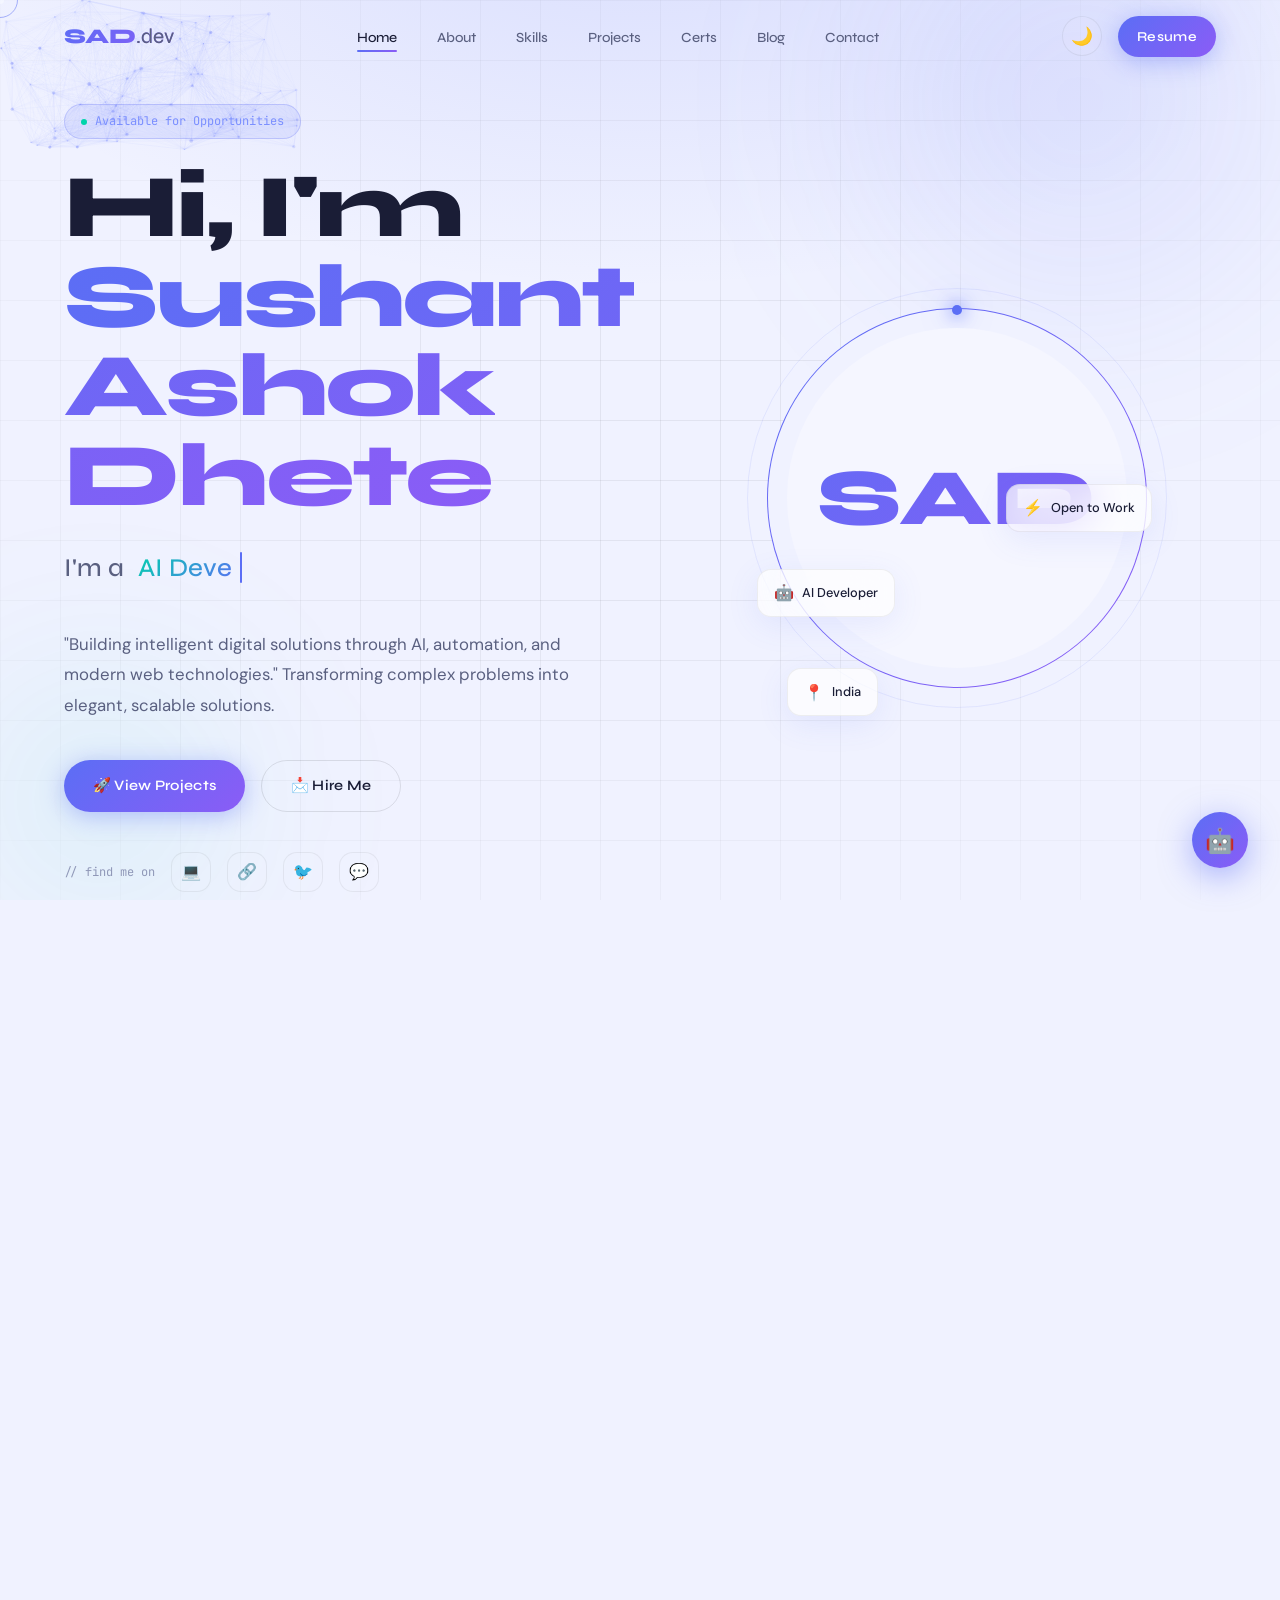
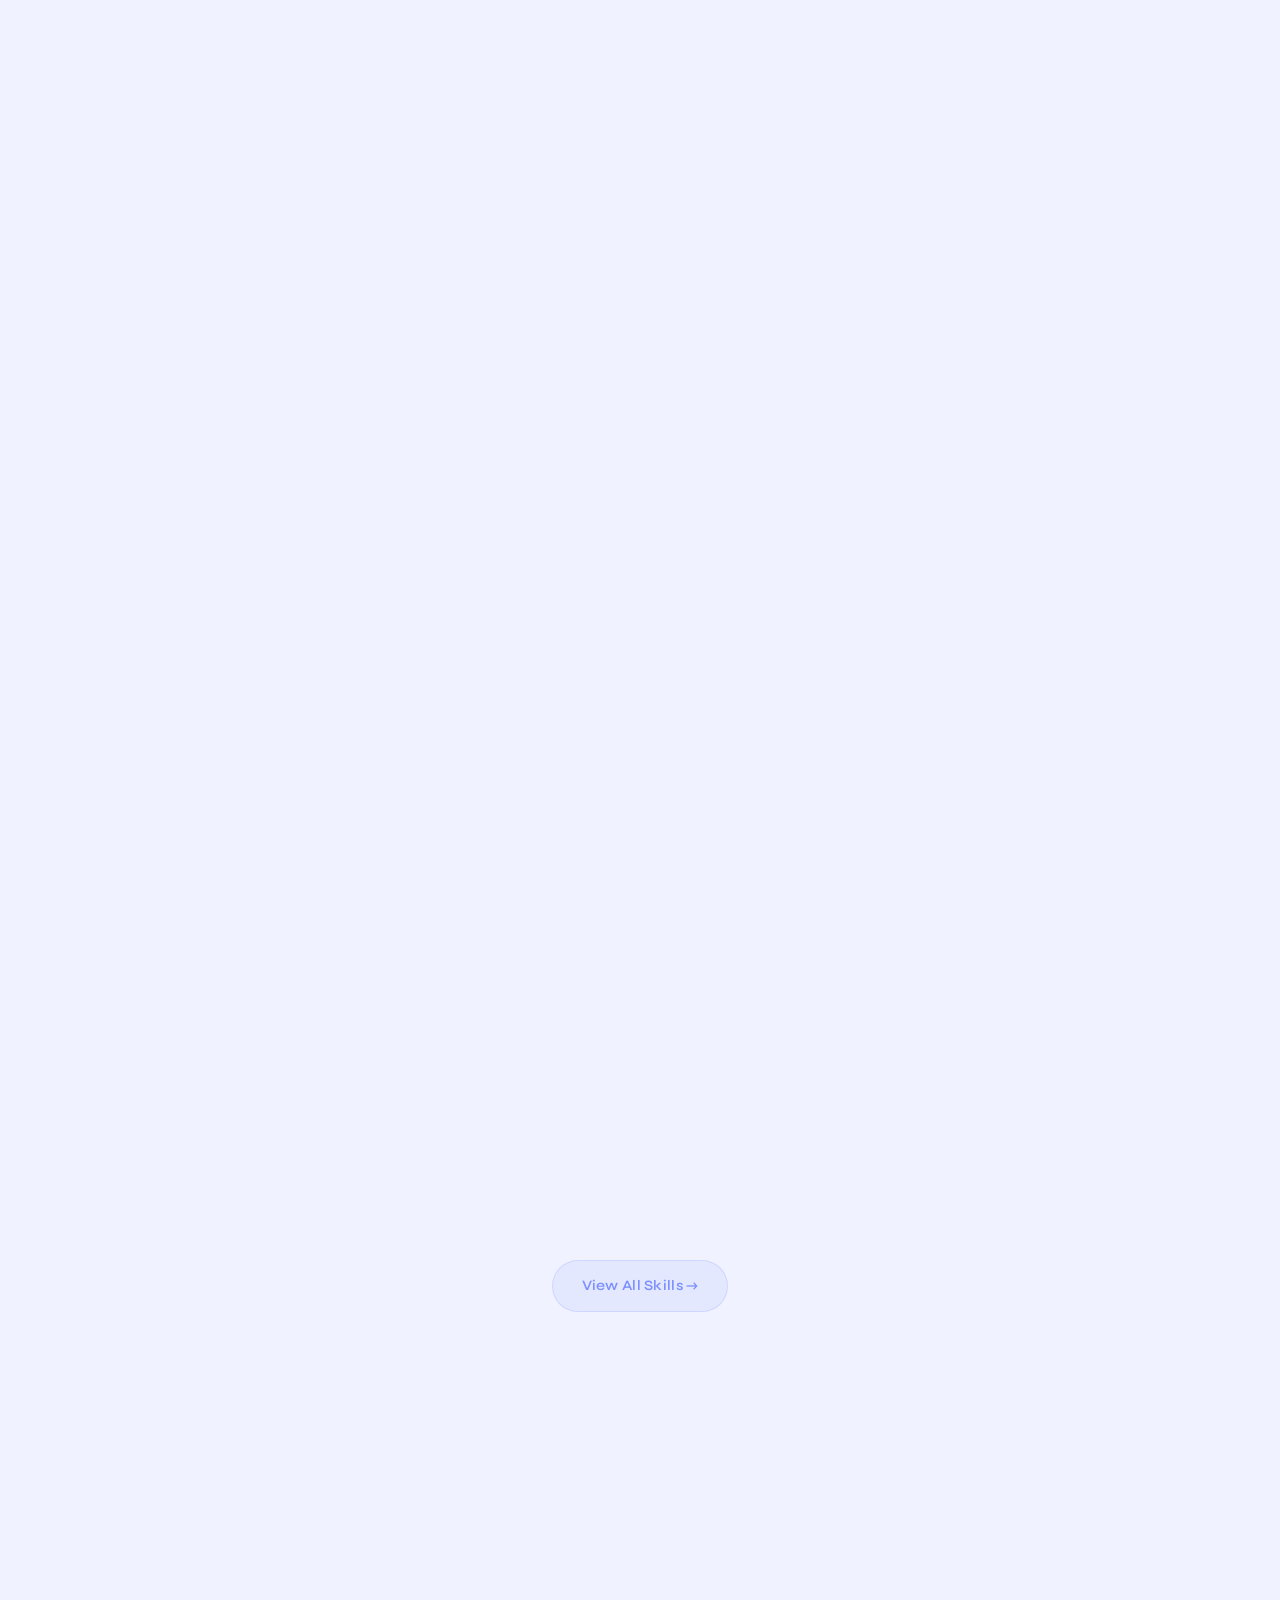
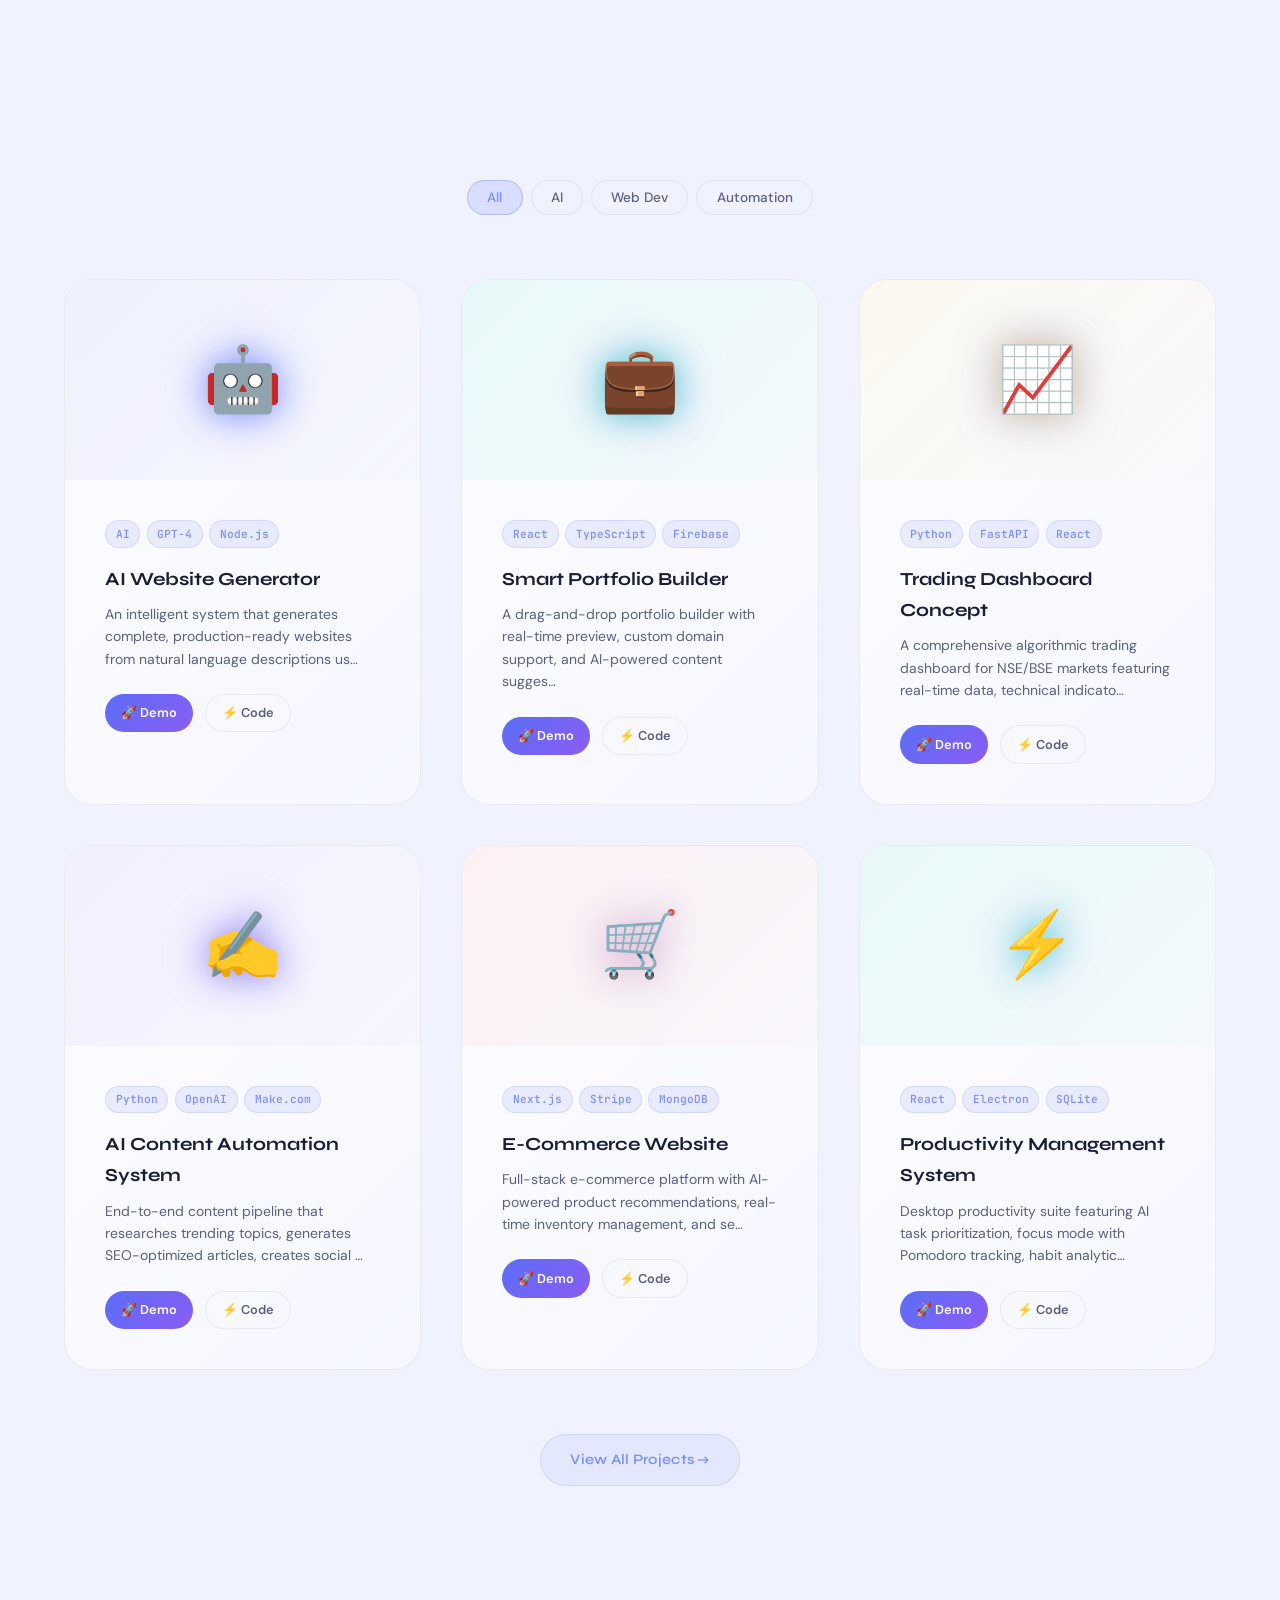
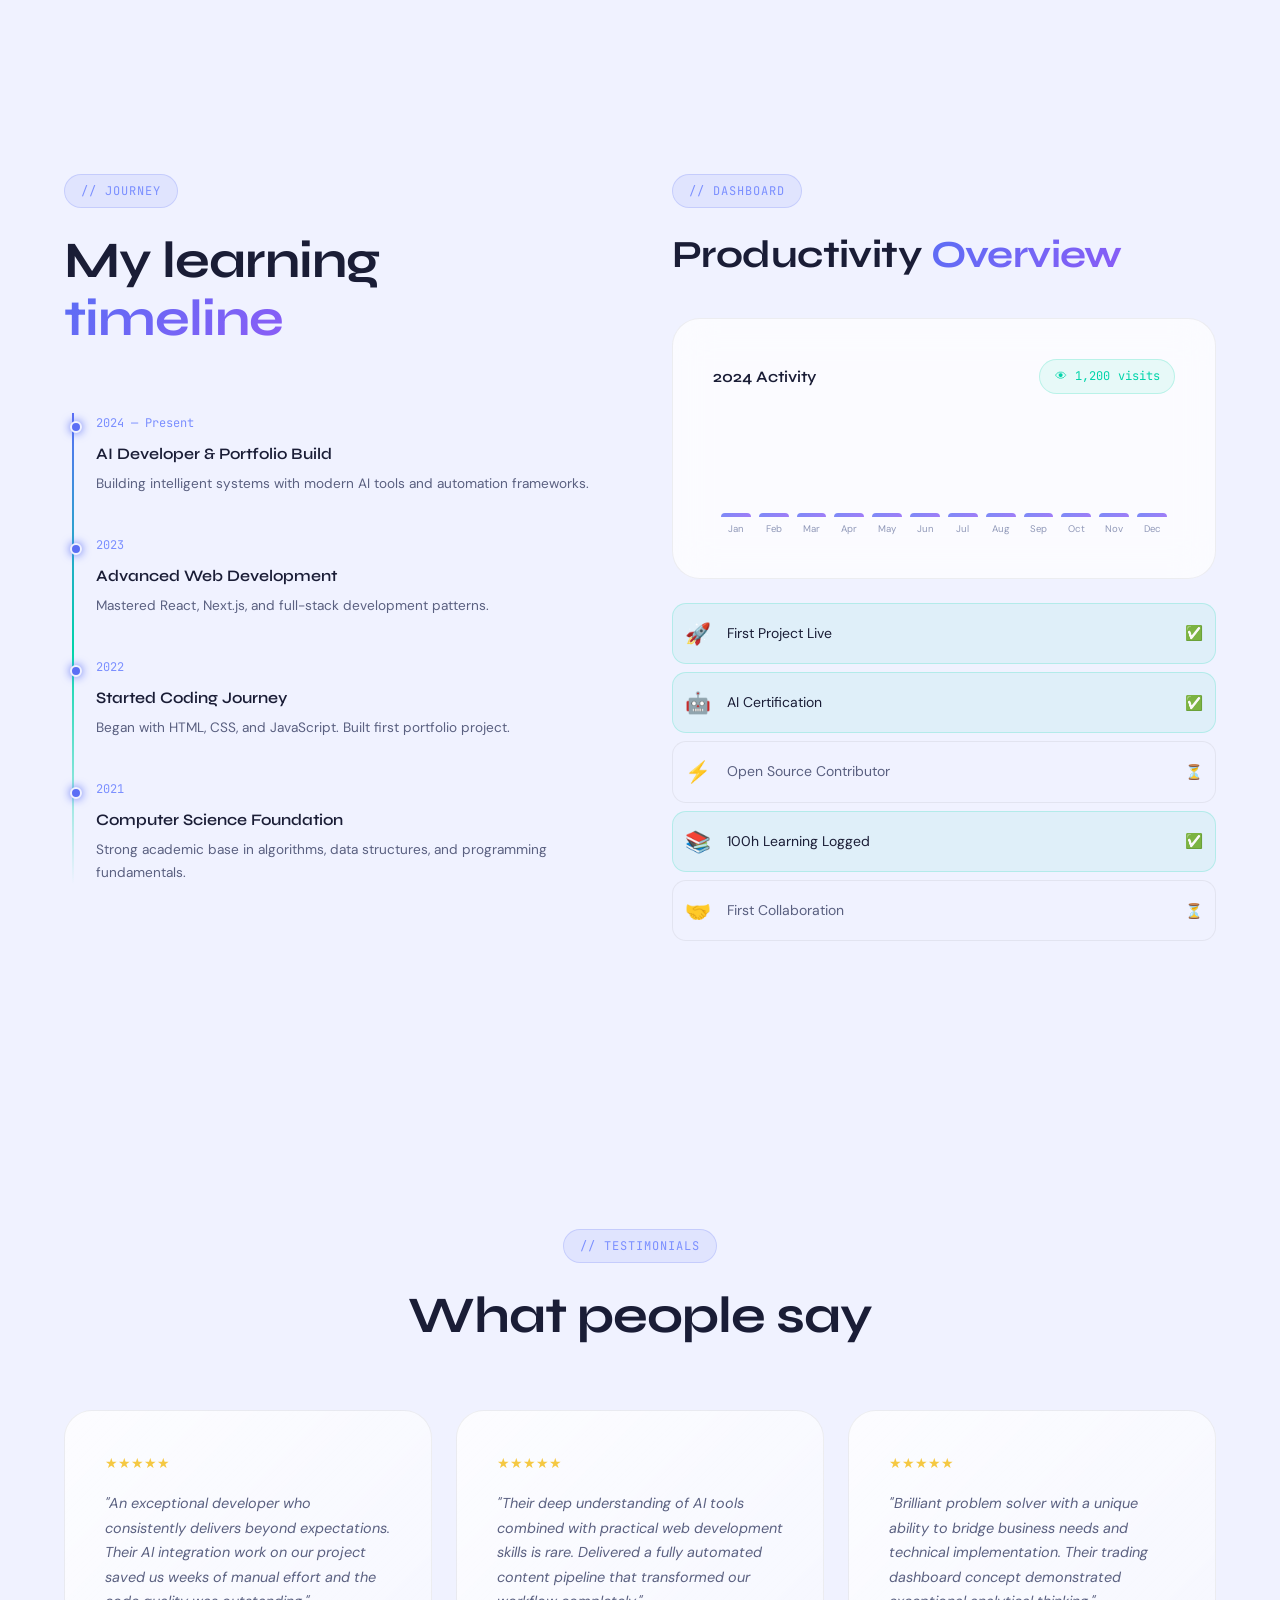
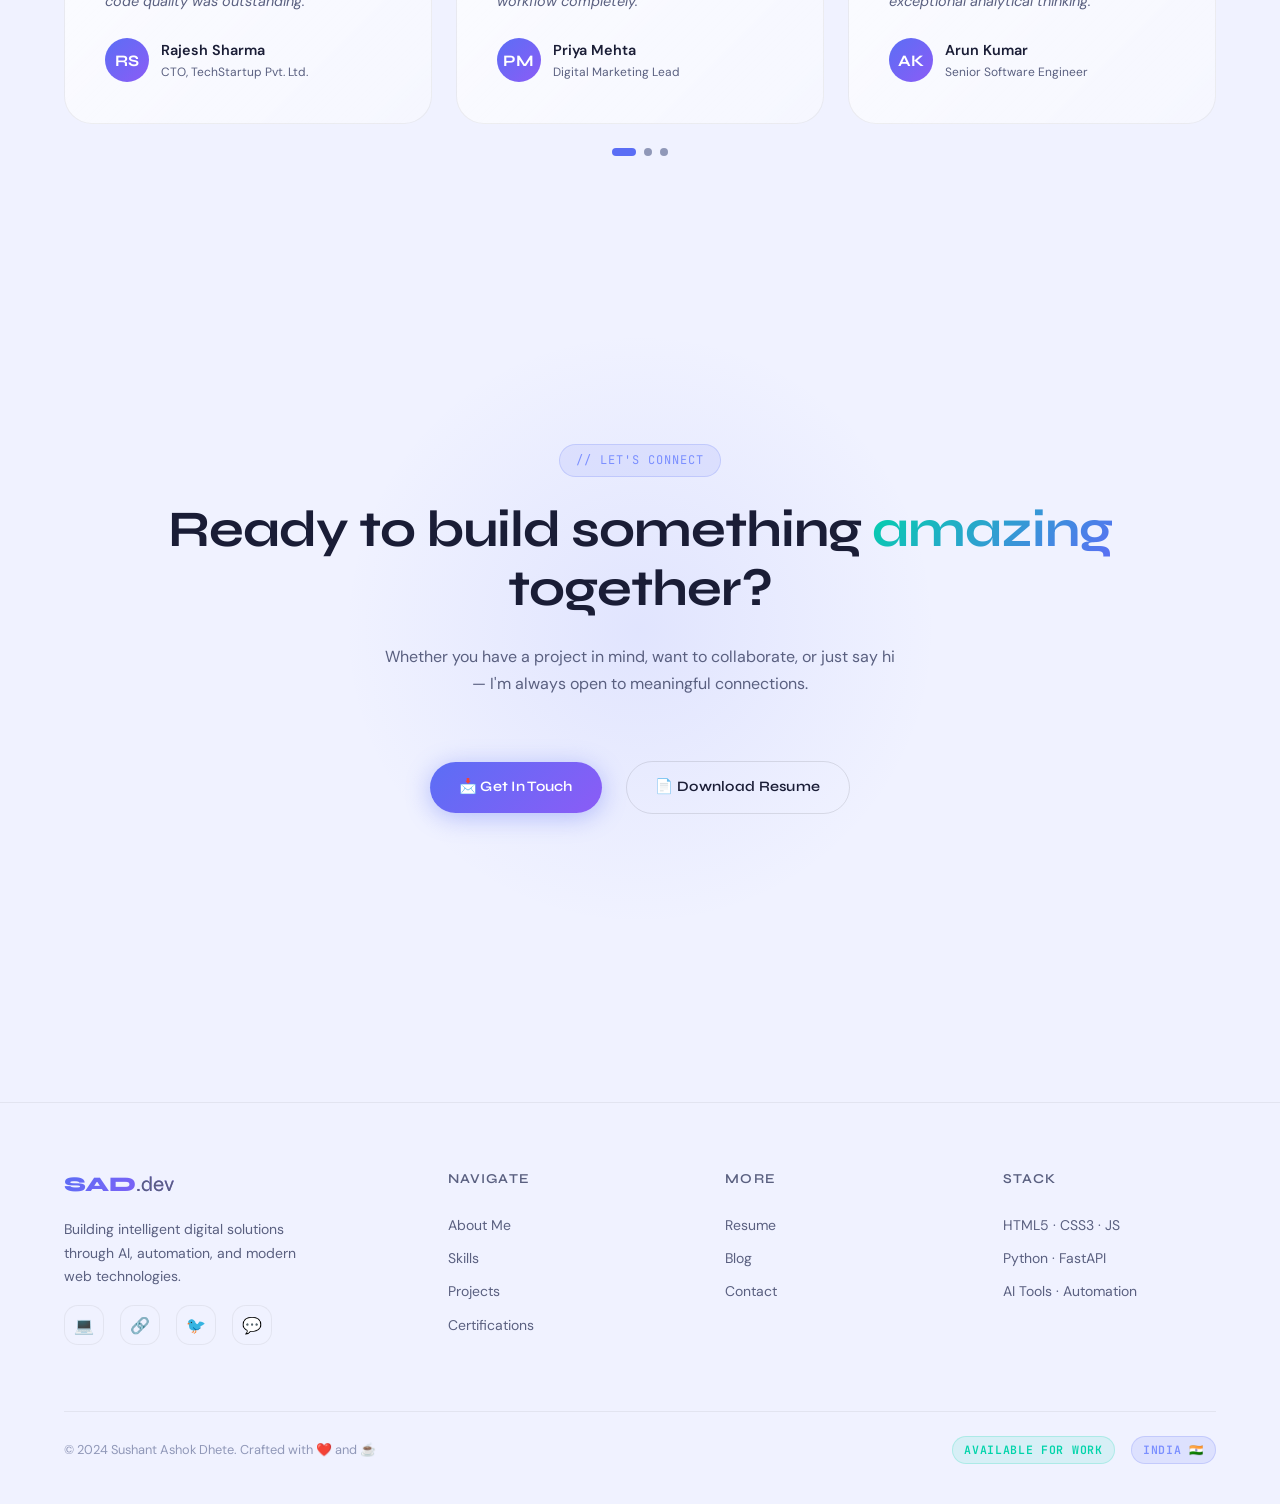
==== index.html @ cfc04a3d "🚀 Launch: Sushant Ashok Dhete Portfolio Website" ====
<!DOCTYPE html>
<html lang="en" data-theme="dark">
<head>
  <meta charset="UTF-8" />
  <meta name="viewport" content="width=device-width, initial-scale=1.0" />
  <meta name="description" content="Professional portfolio of Sushant Ashok Dhete — AI Developer, Web Developer & Automation Enthusiast building intelligent digital solutions." />
  <meta name="keywords" content="AI Developer, Web Developer, Portfolio, JavaScript, Python, Automation, NSE Trading" />
  <meta name="author" content="Sushant Ashok Dhete" />
  <meta property="og:title" content="Sushant Ashok Dhete — AI Developer Portfolio" />
  <meta property="og:description" content="Building intelligent digital solutions through AI, automation, and modern web technologies." />
  <meta property="og:type" content="website" />
  <meta property="og:url" content="https://sushantdhete.github.io" />
  <title>Sushant Ashok Dhete — AI Developer | Web Developer | Automation</title>

  <!-- Schema Markup -->
  <script type="application/ld+json">
  {
    "@context": "https://schema.org",
    "@type": "Person",
    "name": "Sushant Ashok Dhete",
    "jobTitle": "AI Developer",
    "description": "Building intelligent digital solutions through AI, automation, and modern web technologies.",
    "url": "https://sushantdhete.github.io",
    "sameAs": [
      "https://github.com/sushantdhete",
      "https://linkedin.com/in/sushantdhete"
    ]
  }
  </script>

  <link rel="stylesheet" href="css/style.css" />
  <link rel="stylesheet" href="css/animations.css" />
  <link rel="stylesheet" href="css/responsive.css" />
</head>
<body>

<!-- ── Loading Screen ── -->
<div id="loader" class="loader" aria-hidden="true" role="status">
  <div class="loader-logo">SAD.</div>
  <div class="loader-bar"><div class="loader-fill"></div></div>
  <span class="loader-text">Initializing systems…</span>
</div>

<!-- ── Navigation ── -->
<nav id="nav" class="nav" aria-label="Main navigation">
  <div class="container nav-inner">
    <a href="index.html" class="nav-logo" aria-label="Home">SAD<span>.dev</span></a>
    <ul class="nav-links" role="list">
      <li><a href="index.html"           class="nav-link active">Home</a></li>
      <li><a href="about.html"           class="nav-link">About</a></li>
      <li><a href="skills.html"          class="nav-link">Skills</a></li>
      <li><a href="projects.html"        class="nav-link">Projects</a></li>
      <li><a href="certifications.html"  class="nav-link">Certs</a></li>
      <li><a href="blog.html"            class="nav-link">Blog</a></li>
      <li><a href="contact.html"         class="nav-link">Contact</a></li>
    </ul>
    <div class="nav-actions">
      <button id="theme-toggle" class="theme-toggle" aria-label="Toggle theme">☀️</button>
      <a href="resume.html" class="btn btn-primary" style="padding:0.55rem 1.2rem;font-size:0.85rem">Resume</a>
      <button id="hamburger" class="hamburger" aria-label="Open menu" aria-expanded="false">
        <span></span><span></span><span></span>
      </button>
    </div>
  </div>
</nav>

<!-- ── Mobile Nav ── -->
<nav id="mobile-nav" class="mobile-nav" aria-label="Mobile navigation">
  <a href="index.html"          class="nav-link">Home</a>
  <a href="about.html"          class="nav-link">About</a>
  <a href="skills.html"         class="nav-link">Skills</a>
  <a href="projects.html"       class="nav-link">Projects</a>
  <a href="certifications.html" class="nav-link">Certs</a>
  <a href="blog.html"           class="nav-link">Blog</a>
  <a href="contact.html"        class="nav-link">Contact</a>
  <a href="resume.html"         class="btn btn-primary">Resume</a>
</nav>


<!-- ════════════════════════════════════════
     HERO
════════════════════════════════════════ -->
<main>
<section class="hero" aria-labelledby="hero-title">
  <div class="hero-bg">
    <div class="hero-gradient"></div>
    <div class="hero-grid"></div>
    <canvas id="particles-canvas"></canvas>
    <div class="hero-orb hero-orb-1"></div>
    <div class="hero-orb hero-orb-2"></div>
  </div>

  <div class="container hero-inner">
    <!-- Left Content -->
    <div>
      <div class="hero-badge hero-enter-1">
        <span class="hero-badge-dot"></span>
        Available for Opportunities
      </div>

      <h1 class="text-hero hero-title hero-enter-2" id="hero-title">
        Hi, I'm<br>
        <span class="grad-text">Sushant Ashok Dhete</span>
      </h1>

      <div class="hero-typing-wrap hero-enter-3">
        <span class="hero-typing-static">I'm a&nbsp;</span>
        <span id="typing-text" class="grad-text-accent">AI Developer</span>
        <span class="typing-cursor"></span>
      </div>

      <p class="hero-desc hero-enter-4">
        "Building intelligent digital solutions through AI, automation, and modern web technologies."
        Transforming complex problems into elegant, scalable solutions.
      </p>

      <div class="hero-actions hero-enter-5">
        <a href="projects.html" class="btn btn-primary">🚀 View Projects</a>
        <a href="contact.html"  class="btn btn-outline">📩 Hire Me</a>
      </div>

      <div class="hero-socials hero-enter-5">
        <span class="hero-socials-label">// find me on</span>
        <a href="https://github.com/sushantdhete"    target="_blank" rel="noopener" class="social-link" aria-label="GitHub">💻</a>
        <a href="https://linkedin.com/in/sushant-ashok-dhete"   target="_blank" rel="noopener" class="social-link" aria-label="LinkedIn">🔗</a>
        <a href="https://twitter.com/sushantdhete"     target="_blank" rel="noopener" class="social-link" aria-label="Twitter">🐦</a>
        <a href="https://wa.me/919999999999"         target="_blank" rel="noopener" class="social-link" aria-label="WhatsApp">💬</a>
      </div>
    </div>

    <!-- Right Visual -->
    <div class="hero-visual hero-visual-enter">
      <div class="hero-avatar-wrap">
        <div class="hero-avatar-ring"></div>
        <div class="hero-avatar-ring-2"></div>
        <div class="hero-avatar-img">
          <!-- Replace src with your actual photo -->
          <div class="hero-avatar-placeholder">SAD</div>
        </div>
        <!-- Floating Badges -->
        <div class="hero-float-badge">
          <span class="badge-icon">🤖</span>
          <span>AI Developer</span>
        </div>
        <div class="hero-float-badge">
          <span class="badge-icon">⚡</span>
          <span>Open to Work</span>
        </div>
        <div class="hero-float-badge">
          <span class="badge-icon">📍</span>
          <span>India</span>
        </div>
      </div>
    </div>
  </div>
</section>


<!-- ════════════════════════════════════════
     STATS
════════════════════════════════════════ -->
<section class="section" aria-label="Statistics" style="padding-top:2rem">
  <div class="container">
    <div class="stats-grid stagger-children">
      <div class="stat-card reveal">
        <div class="stat-number" data-count="15" data-suffix="+">0+</div>
        <div class="stat-label">Projects Completed</div>
      </div>
      <div class="stat-card reveal reveal-delay-1">
        <div class="stat-number" data-count="8" data-suffix="+">0+</div>
        <div class="stat-label">Certifications</div>
      </div>
      <div class="stat-card reveal reveal-delay-2">
        <div class="stat-number" data-count="500" data-suffix="+">0+</div>
        <div class="stat-label">Learning Hours</div>
      </div>
      <div class="stat-card reveal reveal-delay-3">
        <div class="stat-number" data-count="20" data-suffix="+">0+</div>
        <div class="stat-label">Technologies Used</div>
      </div>
    </div>
  </div>
</section>


<!-- ════════════════════════════════════════
     ABOUT PREVIEW
════════════════════════════════════════ -->
<section class="section" aria-labelledby="about-heading">
  <div class="container">
    <div style="display:grid;grid-template-columns:1fr 1fr;gap:var(--space-xl);align-items:center">
      <div class="reveal">
        <div class="section-tag">// About Me</div>
        <h2 class="text-h1" id="about-heading" style="margin-bottom:var(--space-md)">
          Passionate about building the <span class="grad-text">future</span> with AI
        </h2>
        <p style="color:var(--clr-text-muted);margin-bottom:var(--space-md);line-height:1.8">
          I'm a developer and AI enthusiast with a deep focus on creating intelligent digital solutions.
          My journey started with curiosity about how machines learn, which led me to explore the intersection
          of AI, automation, and web development.
        </p>
        <p style="color:var(--clr-text-muted);margin-bottom:var(--space-lg);line-height:1.8">
          I believe technology should solve real problems. Every line of code I write is aimed at creating
          tools that are not only functional but genuinely useful and impactful.
        </p>
        <a href="about.html" class="btn btn-ghost">Learn More About Me →</a>
      </div>

      <div class="reveal reveal-delay-2">
        <div style="display:grid;grid-template-columns:1fr 1fr;gap:var(--space-md)">
          <div class="glass" style="padding:var(--space-lg);text-align:center;border-radius:var(--r-lg)">
            <div style="font-size:2.5rem;margin-bottom:0.5rem">🤖</div>
            <div style="font-family:var(--font-display);font-weight:600;margin-bottom:0.25rem">AI & ML</div>
            <div style="font-size:0.8rem;color:var(--clr-text-muted)">GPT-4, Claude, Gemini</div>
          </div>
          <div class="glass" style="padding:var(--space-lg);text-align:center;border-radius:var(--r-lg)">
            <div style="font-size:2.5rem;margin-bottom:0.5rem">⚡</div>
            <div style="font-family:var(--font-display);font-weight:600;margin-bottom:0.25rem">Automation</div>
            <div style="font-size:0.8rem;color:var(--clr-text-muted)">Workflows & APIs</div>
          </div>
          <div class="glass" style="padding:var(--space-lg);text-align:center;border-radius:var(--r-lg)">
            <div style="font-size:2.5rem;margin-bottom:0.5rem">🌐</div>
            <div style="font-family:var(--font-display);font-weight:600;margin-bottom:0.25rem">Web Dev</div>
            <div style="font-size:0.8rem;color:var(--clr-text-muted)">HTML · CSS · JS</div>
          </div>
          <div class="glass" style="padding:var(--space-lg);text-align:center;border-radius:var(--r-lg)">
            <div style="font-size:2.5rem;margin-bottom:0.5rem">📈</div>
            <div style="font-family:var(--font-display);font-weight:600;margin-bottom:0.25rem">Trading Tech</div>
            <div style="font-size:0.8rem;color:var(--clr-text-muted)">NSE · Algo Systems</div>
          </div>
        </div>
      </div>
    </div>
  </div>
</section>


<!-- ════════════════════════════════════════
     SKILLS OVERVIEW
════════════════════════════════════════ -->
<section class="section" style="background:rgba(255,255,255,0.015)" aria-labelledby="skills-heading">
  <div class="container">
    <div class="section-header reveal">
      <div class="section-tag">// Skills</div>
      <h2 class="text-h1" id="skills-heading">What I bring to the table</h2>
      <p style="color:var(--clr-text-muted);max-width:500px;margin:var(--space-sm) auto 0">
        A diverse skill set spanning AI tools, web development, automation, and problem solving.
      </p>
    </div>

    <div class="skills-grid">
      <!-- Frontend -->
      <div class="skill-category reveal">
        <div class="skill-cat-header">
          <div class="skill-cat-icon">🌐</div>
          <div class="skill-cat-name">Frontend</div>
        </div>
        <div class="skill-item">
          <div class="skill-meta"><span class="skill-name">HTML5</span><span class="skill-pct">92%</span></div>
          <div class="skill-bar"><div class="skill-fill" data-pct="92"></div></div>
        </div>
        <div class="skill-item">
          <div class="skill-meta"><span class="skill-name">CSS3 & Animations</span><span class="skill-pct">88%</span></div>
          <div class="skill-bar"><div class="skill-fill" data-pct="88"></div></div>
        </div>
        <div class="skill-item">
          <div class="skill-meta"><span class="skill-name">JavaScript</span><span class="skill-pct">82%</span></div>
          <div class="skill-bar"><div class="skill-fill" data-pct="82"></div></div>
        </div>
      </div>

      <!-- AI Tools -->
      <div class="skill-category reveal reveal-delay-1">
        <div class="skill-cat-header">
          <div class="skill-cat-icon">🤖</div>
          <div class="skill-cat-name">AI Tools</div>
        </div>
        <div class="skill-item">
          <div class="skill-meta"><span class="skill-name">Prompt Engineering</span><span class="skill-pct">90%</span></div>
          <div class="skill-bar"><div class="skill-fill" data-pct="90"></div></div>
        </div>
        <div class="skill-item">
          <div class="skill-meta"><span class="skill-name">ChatGPT / GPT-4</span><span class="skill-pct">88%</span></div>
          <div class="skill-bar"><div class="skill-fill" data-pct="88"></div></div>
        </div>
        <div class="skill-item">
          <div class="skill-meta"><span class="skill-name">Claude & Gemini</span><span class="skill-pct">85%</span></div>
          <div class="skill-bar"><div class="skill-fill" data-pct="85"></div></div>
        </div>
      </div>

      <!-- Automation -->
      <div class="skill-category reveal reveal-delay-2">
        <div class="skill-cat-header">
          <div class="skill-cat-icon">⚡</div>
          <div class="skill-cat-name">Automation</div>
        </div>
        <div class="skill-item">
          <div class="skill-meta"><span class="skill-name">Workflow Automation</span><span class="skill-pct">84%</span></div>
          <div class="skill-bar"><div class="skill-fill" data-pct="84"></div></div>
        </div>
        <div class="skill-item">
          <div class="skill-meta"><span class="skill-name">API Integration</span><span class="skill-pct">80%</span></div>
          <div class="skill-bar"><div class="skill-fill" data-pct="80"></div></div>
        </div>
        <div class="skill-item">
          <div class="skill-meta"><span class="skill-name">Python Scripting</span><span class="skill-pct">75%</span></div>
          <div class="skill-bar"><div class="skill-fill" data-pct="75"></div></div>
        </div>
      </div>

      <!-- Problem Solving -->
      <div class="skill-category reveal reveal-delay-3">
        <div class="skill-cat-header">
          <div class="skill-cat-icon">🧠</div>
          <div class="skill-cat-name">Soft Skills</div>
        </div>
        <div class="skill-item">
          <div class="skill-meta"><span class="skill-name">Problem Solving</span><span class="skill-pct">93%</span></div>
          <div class="skill-bar"><div class="skill-fill" data-pct="93"></div></div>
        </div>
        <div class="skill-item">
          <div class="skill-meta"><span class="skill-name">Communication</span><span class="skill-pct">87%</span></div>
          <div class="skill-bar"><div class="skill-fill" data-pct="87"></div></div>
        </div>
        <div class="skill-item">
          <div class="skill-meta"><span class="skill-name">Leadership</span><span class="skill-pct">80%</span></div>
          <div class="skill-bar"><div class="skill-fill" data-pct="80"></div></div>
        </div>
      </div>
    </div>

    <div class="text-center" style="margin-top:var(--space-xl)">
      <a href="skills.html" class="btn btn-ghost">View All Skills →</a>
    </div>
  </div>
</section>


<!-- ════════════════════════════════════════
     FEATURED PROJECTS
════════════════════════════════════════ -->
<section class="section" aria-labelledby="projects-heading">
  <div class="container">
    <div class="section-header reveal">
      <div class="section-tag">// Featured Work</div>
      <h2 class="text-h1" id="projects-heading">Projects that make an impact</h2>
    </div>

    <div class="projects-filter">
      <button class="filter-btn active" data-filter="all">All</button>
      <button class="filter-btn" data-filter="ai">AI</button>
      <button class="filter-btn" data-filter="web">Web Dev</button>
      <button class="filter-btn" data-filter="automation">Automation</button>
    </div>

    <div id="projects-grid" class="projects-grid" role="list" aria-label="Projects">
      <!-- Populated by projects.js -->
    </div>

    <div class="text-center" style="margin-top:var(--space-xl)">
      <a href="projects.html" class="btn btn-ghost">View All Projects →</a>
    </div>
  </div>
</section>

<!-- Project Detail Modal -->
<div id="project-modal" class="modal-overlay" role="dialog" aria-modal="true" aria-label="Project details">
  <div class="modal" id="project-modal-content"></div>
</div>


<!-- ════════════════════════════════════════
     TIMELINE
════════════════════════════════════════ -->
<section class="section" style="background:rgba(255,255,255,0.015)" aria-labelledby="timeline-heading">
  <div class="container">
    <div style="display:grid;grid-template-columns:1fr 1fr;gap:var(--space-xl)">
      <div class="reveal">
        <div class="section-tag">// Journey</div>
        <h2 class="text-h1" id="timeline-heading" style="margin-bottom:var(--space-xl)">
          My learning <span class="grad-text">timeline</span>
        </h2>
        <div class="timeline">
          <div class="timeline-item">
            <div class="timeline-date">2024 — Present</div>
            <div class="timeline-title">AI Developer & Portfolio Build</div>
            <div class="timeline-sub">Building intelligent systems with modern AI tools and automation frameworks.</div>
          </div>
          <div class="timeline-item">
            <div class="timeline-date">2023</div>
            <div class="timeline-title">Advanced Web Development</div>
            <div class="timeline-sub">Mastered React, Next.js, and full-stack development patterns.</div>
          </div>
          <div class="timeline-item">
            <div class="timeline-date">2022</div>
            <div class="timeline-title">Started Coding Journey</div>
            <div class="timeline-sub">Began with HTML, CSS, and JavaScript. Built first portfolio project.</div>
          </div>
          <div class="timeline-item">
            <div class="timeline-date">2021</div>
            <div class="timeline-title">Computer Science Foundation</div>
            <div class="timeline-sub">Strong academic base in algorithms, data structures, and programming fundamentals.</div>
          </div>
        </div>
      </div>

      <div class="reveal reveal-delay-2">
        <div class="section-tag">// Dashboard</div>
        <h2 class="text-h2" style="margin-bottom:var(--space-lg)">Productivity <span class="grad-text">Overview</span></h2>

        <div class="glass" style="padding:var(--space-lg);border-radius:var(--r-xl);margin-bottom:var(--space-md)">
          <div style="display:flex;justify-content:space-between;align-items:center;margin-bottom:var(--space-md)">
            <span style="font-family:var(--font-display);font-weight:600">2024 Activity</span>
            <span class="visitor-badge">👁 <span id="visitor-count">—</span> visits</span>
          </div>
          <div id="productivity-chart"></div>
        </div>

        <div id="achievement-tracker" style="display:flex;flex-direction:column;gap:0.5rem"></div>
      </div>
    </div>
  </div>
</section>


<!-- ════════════════════════════════════════
     TESTIMONIALS
════════════════════════════════════════ -->
<section class="section" aria-labelledby="testimonials-heading">
  <div class="container">
    <div class="section-header reveal">
      <div class="section-tag">// Testimonials</div>
      <h2 class="text-h1" id="testimonials-heading">What people say</h2>
    </div>

    <div class="testimonials-track reveal">
      <div class="testimonials-inner">
        <div class="testimonial-card">
          <div class="testimonial-stars">★★★★★</div>
          <p class="testimonial-text">"An exceptional developer who consistently delivers beyond expectations. Their AI integration work on our project saved us weeks of manual effort and the code quality was outstanding."</p>
          <div class="testimonial-author">
            <div class="testimonial-avatar">RS</div>
            <div>
              <div class="testimonial-name">Rajesh Sharma</div>
              <div class="testimonial-role">CTO, TechStartup Pvt. Ltd.</div>
            </div>
          </div>
        </div>
        <div class="testimonial-card">
          <div class="testimonial-stars">★★★★★</div>
          <p class="testimonial-text">"Their deep understanding of AI tools combined with practical web development skills is rare. Delivered a fully automated content pipeline that transformed our workflow completely."</p>
          <div class="testimonial-author">
            <div class="testimonial-avatar">PM</div>
            <div>
              <div class="testimonial-name">Priya Mehta</div>
              <div class="testimonial-role">Digital Marketing Lead</div>
            </div>
          </div>
        </div>
        <div class="testimonial-card">
          <div class="testimonial-stars">★★★★★</div>
          <p class="testimonial-text">"Brilliant problem solver with a unique ability to bridge business needs and technical implementation. Their trading dashboard concept demonstrated exceptional analytical thinking."</p>
          <div class="testimonial-author">
            <div class="testimonial-avatar">AK</div>
            <div>
              <div class="testimonial-name">Arun Kumar</div>
              <div class="testimonial-role">Senior Software Engineer</div>
            </div>
          </div>
        </div>
      </div>
    </div>

    <div class="testimonials-nav" role="tablist" aria-label="Testimonial navigation">
      <div class="testimonials-dot active" role="tab" aria-selected="true" tabindex="0"></div>
      <div class="testimonials-dot" role="tab" aria-selected="false" tabindex="0"></div>
      <div class="testimonials-dot" role="tab" aria-selected="false" tabindex="0"></div>
    </div>
  </div>
</section>


<!-- ════════════════════════════════════════
     CTA
════════════════════════════════════════ -->
<section class="cta-section" aria-labelledby="cta-heading">
  <div class="container">
    <div class="reveal">
      <div class="section-tag" style="justify-content:center">// Let's Connect</div>
      <h2 class="text-h1" id="cta-heading" style="margin-bottom:var(--space-md)">
        Ready to build something <span class="grad-text-accent">amazing</span> together?
      </h2>
      <p style="color:var(--clr-text-muted);max-width:520px;margin:0 auto var(--space-xl)">
        Whether you have a project in mind, want to collaborate, or just say hi — I'm always open to meaningful connections.
      </p>
      <div class="flex-center gap-md" style="flex-wrap:wrap">
        <a href="contact.html" class="btn btn-primary">📩 Get In Touch</a>
        <a href="resume.html"  class="btn btn-outline">📄 Download Resume</a>
      </div>
    </div>
  </div>
</section>
</main>


<!-- ── Footer ── -->
<footer class="footer" role="contentinfo">
  <div class="container">
    <div class="footer-inner">
      <div class="footer-brand">
        <a href="index.html" class="nav-logo">SAD<span>.dev</span></a>
        <p>Building intelligent digital solutions through AI, automation, and modern web technologies.</p>
        <div class="hero-socials" style="margin-top:var(--space-sm)">
          <a href="#" class="social-link" aria-label="GitHub">💻</a>
          <a href="#" class="social-link" aria-label="LinkedIn">🔗</a>
          <a href="#" class="social-link" aria-label="Twitter">🐦</a>
          <a href="#" class="social-link" aria-label="WhatsApp">💬</a>
        </div>
      </div>
      <div>
        <div class="footer-col-title">Navigate</div>
        <a href="about.html"          class="footer-link">About Me</a>
        <a href="skills.html"         class="footer-link">Skills</a>
        <a href="projects.html"       class="footer-link">Projects</a>
        <a href="certifications.html" class="footer-link">Certifications</a>
      </div>
      <div>
        <div class="footer-col-title">More</div>
        <a href="resume.html"  class="footer-link">Resume</a>
        <a href="blog.html"    class="footer-link">Blog</a>
        <a href="contact.html" class="footer-link">Contact</a>
      </div>
      <div>
        <div class="footer-col-title">Stack</div>
        <span class="footer-link">HTML5 · CSS3 · JS</span>
        <span class="footer-link">Python · FastAPI</span>
        <span class="footer-link">AI Tools · Automation</span>
      </div>
    </div>
    <div class="footer-bottom">
      <span class="footer-copy">© 2024 Sushant Ashok Dhete. Crafted with ❤️ and ☕</span>
      <div class="flex gap-sm">
        <span class="tag tag-green">Available for Work</span>
        <span class="tag tag-blue">India 🇮🇳</span>
      </div>
    </div>
  </div>
</footer>


<!-- ── AI Widget ── -->
<div class="ai-widget" role="complementary" aria-label="AI Assistant">
  <div id="ai-chat" class="ai-chat" aria-live="polite">
    <div class="ai-chat-header">
      <div class="ai-chat-avatar">🤖</div>
      <div>
        <div class="ai-chat-name">AI Assistant</div>
        <div class="ai-chat-status">● Online</div>
      </div>
    </div>
    <div id="ai-messages" class="ai-messages">
      <div class="ai-msg ai-msg-bot">👋 Hi! I'm your AI portfolio assistant. Ask me anything about my projects or skills!</div>
    </div>
    <div class="ai-chat-input">
      <input id="ai-input" class="ai-input" type="text" placeholder="Ask me anything…" aria-label="Chat input" />
      <button id="ai-send" class="ai-send" aria-label="Send message">➤</button>
    </div>
  </div>
  <button id="ai-widget-btn" class="ai-btn" aria-label="Toggle AI assistant">🤖</button>
</div>

<!-- ── Back to Top ── -->
<button id="back-top" class="back-top" aria-label="Back to top">↑</button>

<script src="js/main.js"></script>
<script src="js/projects.js"></script>
<script src="js/animations.js"></script>
</body>
</html>
---- css/style.css ----
/* ============================================================
   PORTFOLIO DESIGN SYSTEM
   Author: [Your Name]
   Version: 1.0.0
   ============================================================ */

/* ── Google Fonts ── */
@import url('https://fonts.googleapis.com/css2?family=Syne:wght@400;500;600;700;800&family=DM+Sans:ital,opsz,wght@0,9..40,300;0,9..40,400;0,9..40,500;1,9..40,300&family=JetBrains+Mono:wght@400;500&display=swap');

/* ── CSS Variables ── */
:root {
  /* Colors */
  --clr-bg:          #06070d;
  --clr-surface:     #0d0f1a;
  --clr-surface2:    #131629;
  --clr-border:      rgba(255,255,255,0.07);
  --clr-border2:     rgba(255,255,255,0.12);

  --clr-primary:     #5b6ef5;
  --clr-primary-glow:#7b8fff;
  --clr-accent:      #00d4aa;
  --clr-accent2:     #ff6b6b;
  --clr-gold:        #f5c842;

  --clr-text:        #e8eaf6;
  --clr-text-muted:  #8891b4;
  --clr-text-dim:    #4a5180;

  /* Gradients */
  --grad-primary:    linear-gradient(135deg, #5b6ef5 0%, #8b5cf6 100%);
  --grad-accent:     linear-gradient(135deg, #00d4aa 0%, #5b6ef5 100%);
  --grad-gold:       linear-gradient(135deg, #f5c842 0%, #f59f42 100%);
  --grad-hero:       radial-gradient(ellipse 80% 60% at 50% -10%, rgba(91,110,245,0.35) 0%, transparent 70%);
  --grad-card:       linear-gradient(135deg, rgba(255,255,255,0.04) 0%, rgba(255,255,255,0.01) 100%);

  /* Glass */
  --glass-bg:        rgba(13,15,26,0.7);
  --glass-border:    rgba(255,255,255,0.08);
  --glass-blur:      blur(20px);

  /* Typography */
  --font-display:    'Syne', sans-serif;
  --font-body:       'DM Sans', sans-serif;
  --font-mono:       'JetBrains Mono', monospace;

  /* Spacing */
  --space-xs:  0.5rem;
  --space-sm:  1rem;
  --space-md:  1.5rem;
  --space-lg:  2.5rem;
  --space-xl:  4rem;
  --space-2xl: 6rem;
  --space-3xl: 9rem;

  /* Radii */
  --r-sm:  8px;
  --r-md:  14px;
  --r-lg:  20px;
  --r-xl:  28px;
  --r-full: 9999px;

  /* Shadows */
  --shadow-sm:   0 2px 12px rgba(0,0,0,0.3);
  --shadow-md:   0 8px 32px rgba(0,0,0,0.4);
  --shadow-lg:   0 20px 60px rgba(0,0,0,0.5);
  --shadow-glow: 0 0 40px rgba(91,110,245,0.25);
  --shadow-accent: 0 0 30px rgba(0,212,170,0.2);

  /* Transitions */
  --t-fast:   150ms cubic-bezier(0.4,0,0.2,1);
  --t-base:   280ms cubic-bezier(0.4,0,0.2,1);
  --t-slow:   500ms cubic-bezier(0.4,0,0.2,1);
  --t-spring: 600ms cubic-bezier(0.34,1.56,0.64,1);
}

/* Light Mode */
[data-theme="light"] {
  --clr-bg:         #f0f2ff;
  --clr-surface:    #ffffff;
  --clr-surface2:   #f5f6ff;
  --clr-border:     rgba(0,0,0,0.06);
  --clr-border2:    rgba(0,0,0,0.1);
  --clr-text:       #1a1d36;
  --clr-text-muted: #5a6080;
  --clr-text-dim:   #9098b8;
  --glass-bg:       rgba(255,255,255,0.7);
  --glass-border:   rgba(0,0,0,0.06);
  --grad-hero:      radial-gradient(ellipse 80% 60% at 50% -10%, rgba(91,110,245,0.15) 0%, transparent 70%);
  --grad-card:      linear-gradient(135deg, rgba(255,255,255,0.8) 0%, rgba(255,255,255,0.4) 100%);
  --shadow-md:      0 8px 32px rgba(91,110,245,0.1);
}

/* ── Reset & Base ── */
*, *::before, *::after { box-sizing: border-box; margin: 0; padding: 0; }

html {
  scroll-behavior: smooth;
  font-size: 16px;
  -webkit-text-size-adjust: 100%;
}

body {
  background-color: var(--clr-bg);
  color: var(--clr-text);
  font-family: var(--font-body);
  font-weight: 400;
  line-height: 1.7;
  overflow-x: hidden;
  transition: background-color var(--t-slow), color var(--t-slow);
}

img { display: block; max-width: 100%; }
a { color: inherit; text-decoration: none; }
ul { list-style: none; }
button { cursor: pointer; border: none; background: none; font-family: inherit; }

/* ── Scrollbar ── */
::-webkit-scrollbar { width: 6px; }
::-webkit-scrollbar-track { background: var(--clr-bg); }
::-webkit-scrollbar-thumb { background: var(--clr-primary); border-radius: var(--r-full); }

/* ── Selection ── */
::selection { background: rgba(91,110,245,0.3); color: var(--clr-text); }

/* ── Typography Scale ── */
.text-hero    { font-family: var(--font-display); font-size: clamp(3rem, 7vw, 7rem); font-weight: 800; line-height: 1.0; letter-spacing: -0.03em; }
.text-h1      { font-family: var(--font-display); font-size: clamp(2rem, 4vw, 3.5rem); font-weight: 700; line-height: 1.15; letter-spacing: -0.02em; }
.text-h2      { font-family: var(--font-display); font-size: clamp(1.5rem, 3vw, 2.5rem); font-weight: 700; line-height: 1.2; letter-spacing: -0.015em; }
.text-h3      { font-family: var(--font-display); font-size: clamp(1.1rem, 2vw, 1.5rem); font-weight: 600; line-height: 1.3; }
.text-body    { font-size: 1rem; line-height: 1.7; }
.text-sm      { font-size: 0.875rem; }
.text-xs      { font-size: 0.75rem; }
.text-mono    { font-family: var(--font-mono); font-size: 0.875rem; }

/* ── Gradient Text ── */
.grad-text {
  background: var(--grad-primary);
  -webkit-background-clip: text;
  -webkit-text-fill-color: transparent;
  background-clip: text;
}
.grad-text-accent {
  background: var(--grad-accent);
  -webkit-background-clip: text;
  -webkit-text-fill-color: transparent;
  background-clip: text;
}

/* ── Layout ── */
.container {
  width: 100%;
  max-width: 1200px;
  margin: 0 auto;
  padding: 0 var(--space-md);
}

.section {
  padding: var(--space-3xl) 0;
}

.section-tag {
  display: inline-flex;
  align-items: center;
  gap: 0.5rem;
  padding: 0.35rem 1rem;
  background: rgba(91,110,245,0.1);
  border: 1px solid rgba(91,110,245,0.2);
  border-radius: var(--r-full);
  font-family: var(--font-mono);
  font-size: 0.75rem;
  color: var(--clr-primary-glow);
  letter-spacing: 0.08em;
  text-transform: uppercase;
  margin-bottom: var(--space-md);
}

.section-header {
  text-align: center;
  margin-bottom: var(--space-xl);
}

/* ── Glass Card ── */
.glass {
  background: var(--glass-bg);
  backdrop-filter: var(--glass-blur);
  -webkit-backdrop-filter: var(--glass-blur);
  border: 1px solid var(--glass-border);
  border-radius: var(--r-lg);
}

/* ── Buttons ── */
.btn {
  display: inline-flex;
  align-items: center;
  gap: 0.5rem;
  padding: 0.8rem 1.8rem;
  border-radius: var(--r-full);
  font-family: var(--font-display);
  font-size: 0.9rem;
  font-weight: 600;
  letter-spacing: 0.02em;
  transition: all var(--t-base);
  position: relative;
  overflow: hidden;
}

.btn::before {
  content: '';
  position: absolute;
  inset: 0;
  background: rgba(255,255,255,0.1);
  transform: translateX(-100%);
  transition: transform var(--t-base);
}

.btn:hover::before { transform: translateX(0); }

.btn-primary {
  background: var(--grad-primary);
  color: #fff;
  box-shadow: 0 4px 24px rgba(91,110,245,0.4);
}

.btn-primary:hover {
  transform: translateY(-2px);
  box-shadow: 0 8px 32px rgba(91,110,245,0.5);
}

.btn-outline {
  background: transparent;
  color: var(--clr-text);
  border: 1px solid var(--clr-border2);
}

.btn-outline:hover {
  border-color: var(--clr-primary);
  color: var(--clr-primary-glow);
  transform: translateY(-2px);
}

.btn-ghost {
  background: rgba(91,110,245,0.08);
  color: var(--clr-primary-glow);
  border: 1px solid rgba(91,110,245,0.15);
}

.btn-ghost:hover {
  background: rgba(91,110,245,0.15);
  transform: translateY(-2px);
}

/* ── Navigation ── */
.nav {
  position: fixed;
  top: 0;
  left: 0;
  right: 0;
  z-index: 1000;
  padding: 1rem 0;
  transition: all var(--t-base);
}

.nav.scrolled {
  background: var(--glass-bg);
  backdrop-filter: var(--glass-blur);
  -webkit-backdrop-filter: var(--glass-blur);
  border-bottom: 1px solid var(--glass-border);
  padding: 0.6rem 0;
  box-shadow: var(--shadow-sm);
}

.nav-inner {
  display: flex;
  align-items: center;
  justify-content: space-between;
}

.nav-logo {
  font-family: var(--font-display);
  font-size: 1.3rem;
  font-weight: 800;
  background: var(--grad-primary);
  -webkit-background-clip: text;
  -webkit-text-fill-color: transparent;
  background-clip: text;
}

.nav-logo span {
  font-weight: 400;
  -webkit-text-fill-color: var(--clr-text-muted);
}

.nav-links {
  display: flex;
  align-items: center;
  gap: var(--space-lg);
}

.nav-link {
  font-family: var(--font-display);
  font-size: 0.875rem;
  font-weight: 500;
  color: var(--clr-text-muted);
  transition: color var(--t-fast);
  position: relative;
  padding: 0.25rem 0;
}

.nav-link::after {
  content: '';
  position: absolute;
  bottom: -2px;
  left: 0;
  right: 0;
  height: 2px;
  background: var(--grad-primary);
  transform: scaleX(0);
  transition: transform var(--t-base);
  border-radius: var(--r-full);
}

.nav-link:hover { color: var(--clr-text); }
.nav-link:hover::after,
.nav-link.active::after { transform: scaleX(1); }
.nav-link.active { color: var(--clr-text); }

.nav-actions {
  display: flex;
  align-items: center;
  gap: var(--space-sm);
}

.theme-toggle {
  width: 40px;
  height: 40px;
  border-radius: var(--r-full);
  background: rgba(255,255,255,0.06);
  border: 1px solid var(--clr-border);
  display: flex;
  align-items: center;
  justify-content: center;
  font-size: 1.1rem;
  transition: all var(--t-base);
  color: var(--clr-text-muted);
}

.theme-toggle:hover {
  background: rgba(91,110,245,0.15);
  border-color: var(--clr-primary);
  color: var(--clr-primary-glow);
  transform: rotate(20deg);
}

.hamburger {
  display: none;
  flex-direction: column;
  gap: 5px;
  width: 36px;
  height: 36px;
  align-items: center;
  justify-content: center;
  border-radius: var(--r-sm);
  background: rgba(255,255,255,0.06);
  border: 1px solid var(--clr-border);
  transition: all var(--t-base);
}

.hamburger span {
  display: block;
  width: 18px;
  height: 2px;
  background: var(--clr-text);
  border-radius: var(--r-full);
  transition: all var(--t-base);
}

.hamburger.open span:nth-child(1) { transform: translateY(7px) rotate(45deg); }
.hamburger.open span:nth-child(2) { opacity: 0; transform: scaleX(0); }
.hamburger.open span:nth-child(3) { transform: translateY(-7px) rotate(-45deg); }

/* ── Mobile Nav ── */
.mobile-nav {
  display: none;
  position: fixed;
  inset: 0;
  z-index: 999;
  background: var(--clr-bg);
  flex-direction: column;
  align-items: center;
  justify-content: center;
  gap: var(--space-lg);
  opacity: 0;
  pointer-events: none;
  transition: opacity var(--t-base);
}

.mobile-nav.open {
  display: flex;
  opacity: 1;
  pointer-events: all;
}

.mobile-nav .nav-link {
  font-size: 1.5rem;
  font-weight: 700;
  color: var(--clr-text);
}

/* ── Scroll Progress ── */
.scroll-progress {
  position: fixed;
  top: 0;
  left: 0;
  height: 3px;
  background: var(--grad-primary);
  z-index: 9999;
  transition: width 50ms linear;
  box-shadow: 0 0 10px var(--clr-primary);
}

/* ── Loading Screen ── */
.loader {
  position: fixed;
  inset: 0;
  z-index: 99999;
  background: var(--clr-bg);
  display: flex;
  flex-direction: column;
  align-items: center;
  justify-content: center;
  gap: var(--space-md);
  transition: opacity var(--t-slow), visibility var(--t-slow);
}

.loader.hidden { opacity: 0; visibility: hidden; }

.loader-logo {
  font-family: var(--font-display);
  font-size: 2.5rem;
  font-weight: 800;
  background: var(--grad-primary);
  -webkit-background-clip: text;
  -webkit-text-fill-color: transparent;
  background-clip: text;
}

.loader-bar {
  width: 200px;
  height: 3px;
  background: var(--clr-surface2);
  border-radius: var(--r-full);
  overflow: hidden;
}

.loader-fill {
  height: 100%;
  background: var(--grad-primary);
  border-radius: var(--r-full);
  animation: load 1.8s cubic-bezier(0.4,0,0.2,1) forwards;
}

@keyframes load {
  0% { width: 0%; }
  60% { width: 80%; }
  100% { width: 100%; }
}

.loader-text {
  font-family: var(--font-mono);
  font-size: 0.75rem;
  color: var(--clr-text-dim);
  letter-spacing: 0.1em;
  animation: blink 1s infinite;
}

@keyframes blink { 0%, 100% { opacity: 1; } 50% { opacity: 0.3; } }

/* ── Hero Section ── */
.hero {
  min-height: 100vh;
  display: flex;
  align-items: center;
  position: relative;
  overflow: hidden;
  padding-top: 6rem;
}

.hero-bg {
  position: absolute;
  inset: 0;
  pointer-events: none;
}

.hero-gradient { background: var(--grad-hero); width: 100%; height: 100%; }

.hero-grid {
  position: absolute;
  inset: 0;
  background-image:
    linear-gradient(var(--clr-border) 1px, transparent 1px),
    linear-gradient(90deg, var(--clr-border) 1px, transparent 1px);
  background-size: 60px 60px;
  mask-image: radial-gradient(ellipse 80% 80% at 50% 50%, black 20%, transparent 100%);
  -webkit-mask-image: radial-gradient(ellipse 80% 80% at 50% 50%, black 20%, transparent 100%);
}

.hero-orb {
  position: absolute;
  border-radius: 50%;
  filter: blur(80px);
  pointer-events: none;
}

.hero-orb-1 {
  width: 600px; height: 600px;
  top: -200px; right: -100px;
  background: radial-gradient(circle, rgba(91,110,245,0.15) 0%, transparent 70%);
  animation: float 8s ease-in-out infinite;
}

.hero-orb-2 {
  width: 400px; height: 400px;
  bottom: -100px; left: -100px;
  background: radial-gradient(circle, rgba(0,212,170,0.1) 0%, transparent 70%);
  animation: float 10s ease-in-out infinite reverse;
}

@keyframes float {
  0%, 100% { transform: translateY(0px) scale(1); }
  50% { transform: translateY(-30px) scale(1.05); }
}

.hero-inner {
  display: grid;
  grid-template-columns: 1fr 1fr;
  gap: var(--space-xl);
  align-items: center;
  position: relative;
  z-index: 1;
  width: 100%;
}

.hero-badge {
  display: inline-flex;
  align-items: center;
  gap: 0.5rem;
  padding: 0.4rem 1rem;
  background: rgba(91,110,245,0.1);
  border: 1px solid rgba(91,110,245,0.25);
  border-radius: var(--r-full);
  font-family: var(--font-mono);
  font-size: 0.75rem;
  color: var(--clr-primary-glow);
  margin-bottom: var(--space-md);
}

.hero-badge-dot {
  width: 6px; height: 6px;
  background: var(--clr-accent);
  border-radius: 50%;
  animation: pulse 2s ease-in-out infinite;
}

@keyframes pulse {
  0%, 100% { transform: scale(1); opacity: 1; }
  50% { transform: scale(1.4); opacity: 0.7; }
}

.hero-title { margin-bottom: var(--space-md); }

.hero-typing-wrap {
  font-family: var(--font-display);
  font-size: clamp(1.1rem, 2.5vw, 1.6rem);
  font-weight: 500;
  color: var(--clr-text-muted);
  margin-bottom: var(--space-lg);
  display: flex;
  align-items: center;
  gap: 0.5rem;
  flex-wrap: wrap;
}

.hero-typing-static { color: var(--clr-text-muted); }
.typing-cursor {
  width: 2px; height: 1.2em;
  background: var(--clr-primary);
  display: inline-block;
  animation: blink 0.9s infinite;
  border-radius: 1px;
  vertical-align: text-bottom;
}

#typing-text { color: var(--clr-primary-glow); }

.hero-desc {
  font-size: 1.05rem;
  color: var(--clr-text-muted);
  max-width: 520px;
  margin-bottom: var(--space-lg);
  line-height: 1.8;
}

.hero-actions {
  display: flex;
  gap: var(--space-sm);
  flex-wrap: wrap;
  margin-bottom: var(--space-lg);
}

.hero-socials {
  display: flex;
  align-items: center;
  gap: var(--space-sm);
}

.hero-socials-label {
  font-size: 0.75rem;
  color: var(--clr-text-dim);
  font-family: var(--font-mono);
}

.social-link {
  width: 40px; height: 40px;
  border-radius: var(--r-md);
  background: rgba(255,255,255,0.05);
  border: 1px solid var(--clr-border);
  display: flex;
  align-items: center;
  justify-content: center;
  font-size: 1rem;
  color: var(--clr-text-muted);
  transition: all var(--t-base);
}

.social-link:hover {
  background: rgba(91,110,245,0.15);
  border-color: var(--clr-primary);
  color: var(--clr-primary-glow);
  transform: translateY(-3px);
  box-shadow: 0 8px 20px rgba(91,110,245,0.2);
}

/* Hero Avatar */
.hero-visual { display: flex; justify-content: center; align-items: center; }

.hero-avatar-wrap {
  position: relative;
  width: 340px;
  height: 340px;
}

.hero-avatar-ring {
  position: absolute;
  inset: -20px;
  border-radius: 50%;
  border: 1.5px solid transparent;
  background: linear-gradient(var(--clr-bg), var(--clr-bg)) padding-box,
              var(--grad-primary) border-box;
  animation: spin 12s linear infinite;
}

.hero-avatar-ring::before {
  content: '';
  position: absolute;
  top: -4px; left: 50%;
  transform: translateX(-50%);
  width: 10px; height: 10px;
  background: var(--clr-primary);
  border-radius: 50%;
  box-shadow: 0 0 15px var(--clr-primary), 0 0 30px var(--clr-primary);
}

@keyframes spin { from { transform: rotate(0deg); } to { transform: rotate(360deg); } }

.hero-avatar-ring-2 {
  position: absolute;
  inset: -40px;
  border-radius: 50%;
  border: 1px solid rgba(91,110,245,0.1);
  animation: spin 20s linear infinite reverse;
}

.hero-avatar-img {
  width: 100%;
  height: 100%;
  border-radius: 50%;
  object-fit: cover;
  background: var(--clr-surface2);
  display: flex;
  align-items: center;
  justify-content: center;
  overflow: hidden;
  position: relative;
  z-index: 1;
}

.hero-avatar-placeholder {
  width: 100%; height: 100%;
  background: linear-gradient(135deg, var(--clr-surface2) 0%, var(--clr-surface) 100%);
  border-radius: 50%;
  display: flex;
  align-items: center;
  justify-content: center;
  font-size: 5rem;
  font-family: var(--font-display);
  font-weight: 800;
  background-clip: text;
  -webkit-background-clip: text;
  color: transparent;
  background: var(--grad-primary);
  -webkit-background-clip: text;
  -webkit-text-fill-color: transparent;
  background-clip: text;
}

.hero-float-badge {
  position: absolute;
  background: var(--glass-bg);
  backdrop-filter: blur(20px);
  border: 1px solid var(--glass-border);
  border-radius: var(--r-md);
  padding: 0.6rem 1rem;
  display: flex;
  align-items: center;
  gap: 0.5rem;
  font-size: 0.8rem;
  font-weight: 500;
  white-space: nowrap;
  box-shadow: var(--shadow-md);
  animation: float 4s ease-in-out infinite;
  z-index: 2;
}

.hero-float-badge:nth-child(3) { top: 5%; right: -20px; animation-delay: 0s; }
.hero-float-badge:nth-child(4) { bottom: 15%; left: -30px; animation-delay: 1.5s; }
.hero-float-badge:nth-child(5) { bottom: 40%; right: -25px; animation-delay: 0.8s; }

.hero-float-badge .badge-icon { font-size: 1rem; }

/* ── Stats Section ── */
.stats-grid {
  display: grid;
  grid-template-columns: repeat(4, 1fr);
  gap: var(--space-md);
}

.stat-card {
  padding: var(--space-lg);
  text-align: center;
  background: var(--grad-card);
  border: 1px solid var(--clr-border);
  border-radius: var(--r-lg);
  transition: all var(--t-base);
  position: relative;
  overflow: hidden;
}

.stat-card::before {
  content: '';
  position: absolute;
  top: 0;
  left: 0;
  right: 0;
  height: 2px;
  background: var(--grad-primary);
  transform: scaleX(0);
  transition: transform var(--t-base);
}

.stat-card:hover::before { transform: scaleX(1); }

.stat-card:hover {
  transform: translateY(-4px);
  border-color: rgba(91,110,245,0.3);
  box-shadow: var(--shadow-glow);
}

.stat-number {
  font-family: var(--font-display);
  font-size: 2.8rem;
  font-weight: 800;
  background: var(--grad-primary);
  -webkit-background-clip: text;
  -webkit-text-fill-color: transparent;
  background-clip: text;
  line-height: 1;
  margin-bottom: 0.5rem;
}

.stat-label {
  font-size: 0.8rem;
  color: var(--clr-text-muted);
  font-weight: 500;
  text-transform: uppercase;
  letter-spacing: 0.08em;
}

/* ── Skills ── */
.skills-grid {
  display: grid;
  grid-template-columns: repeat(auto-fit, minmax(260px, 1fr));
  gap: var(--space-md);
}

.skill-category {
  padding: var(--space-lg);
  background: var(--grad-card);
  border: 1px solid var(--clr-border);
  border-radius: var(--r-lg);
  transition: all var(--t-base);
}

.skill-category:hover {
  border-color: rgba(91,110,245,0.25);
  transform: translateY(-3px);
  box-shadow: var(--shadow-md);
}

.skill-cat-header {
  display: flex;
  align-items: center;
  gap: 0.75rem;
  margin-bottom: var(--space-md);
}

.skill-cat-icon {
  width: 42px; height: 42px;
  border-radius: var(--r-md);
  background: rgba(91,110,245,0.12);
  display: flex;
  align-items: center;
  justify-content: center;
  font-size: 1.2rem;
}

.skill-cat-name {
  font-family: var(--font-display);
  font-size: 1.05rem;
  font-weight: 600;
}

.skill-item { margin-bottom: 1rem; }

.skill-meta {
  display: flex;
  justify-content: space-between;
  align-items: center;
  margin-bottom: 0.4rem;
}

.skill-name { font-size: 0.875rem; font-weight: 500; }
.skill-pct { font-family: var(--font-mono); font-size: 0.75rem; color: var(--clr-primary-glow); }

.skill-bar {
  height: 6px;
  background: rgba(255,255,255,0.06);
  border-radius: var(--r-full);
  overflow: hidden;
}

.skill-fill {
  height: 100%;
  background: var(--grad-primary);
  border-radius: var(--r-full);
  width: 0%;
  transition: width 1.2s cubic-bezier(0.4,0,0.2,1);
  position: relative;
}

.skill-fill::after {
  content: '';
  position: absolute;
  right: 0;
  top: 50%;
  transform: translateY(-50%);
  width: 10px; height: 10px;
  background: var(--clr-primary-glow);
  border-radius: 50%;
  box-shadow: 0 0 8px var(--clr-primary);
}

/* ── Projects ── */
.projects-filter {
  display: flex;
  gap: var(--space-xs);
  flex-wrap: wrap;
  justify-content: center;
  margin-bottom: var(--space-xl);
}

.filter-btn {
  padding: 0.5rem 1.2rem;
  border-radius: var(--r-full);
  background: rgba(255,255,255,0.04);
  border: 1px solid var(--clr-border);
  font-size: 0.85rem;
  font-weight: 500;
  color: var(--clr-text-muted);
  transition: all var(--t-base);
}

.filter-btn:hover,
.filter-btn.active {
  background: rgba(91,110,245,0.15);
  border-color: rgba(91,110,245,0.3);
  color: var(--clr-primary-glow);
}

.projects-grid {
  display: grid;
  grid-template-columns: repeat(auto-fill, minmax(340px, 1fr));
  gap: var(--space-lg);
}

.project-card {
  background: var(--grad-card);
  border: 1px solid var(--clr-border);
  border-radius: var(--r-xl);
  overflow: hidden;
  transition: all var(--t-base);
  position: relative;
  cursor: pointer;
}

.project-card::before {
  content: '';
  position: absolute;
  inset: 0;
  background: linear-gradient(135deg, rgba(91,110,245,0.05) 0%, transparent 100%);
  opacity: 0;
  transition: opacity var(--t-base);
  pointer-events: none;
}

.project-card:hover::before { opacity: 1; }

.project-card:hover {
  transform: translateY(-6px);
  border-color: rgba(91,110,245,0.3);
  box-shadow: var(--shadow-lg), var(--shadow-glow);
}

.project-thumb {
  height: 200px;
  position: relative;
  overflow: hidden;
  display: flex;
  align-items: center;
  justify-content: center;
}

.project-thumb-bg {
  position: absolute;
  inset: 0;
  background: linear-gradient(135deg, var(--clr-surface2) 0%, var(--clr-surface) 100%);
}

.project-thumb-icon {
  position: relative;
  z-index: 1;
  font-size: 4rem;
  filter: drop-shadow(0 0 20px rgba(91,110,245,0.4));
}

.project-thumb-overlay {
  position: absolute;
  inset: 0;
  background: rgba(6,7,13,0.6);
  display: flex;
  align-items: center;
  justify-content: center;
  gap: var(--space-sm);
  opacity: 0;
  transition: opacity var(--t-base);
  z-index: 2;
}

.project-card:hover .project-thumb-overlay { opacity: 1; }

.project-body { padding: var(--space-lg); }

.project-tags {
  display: flex;
  flex-wrap: wrap;
  gap: 0.4rem;
  margin-bottom: var(--space-sm);
}

.project-tag {
  padding: 0.2rem 0.6rem;
  background: rgba(91,110,245,0.1);
  border: 1px solid rgba(91,110,245,0.15);
  border-radius: var(--r-full);
  font-size: 0.7rem;
  font-weight: 500;
  color: var(--clr-primary-glow);
  font-family: var(--font-mono);
}

.project-title {
  font-family: var(--font-display);
  font-size: 1.15rem;
  font-weight: 700;
  margin-bottom: 0.5rem;
  transition: color var(--t-fast);
}

.project-card:hover .project-title { color: var(--clr-primary-glow); }

.project-desc {
  font-size: 0.875rem;
  color: var(--clr-text-muted);
  line-height: 1.6;
  margin-bottom: var(--space-md);
}

.project-links {
  display: flex;
  gap: 0.75rem;
}

.project-link {
  padding: 0.45rem 1rem;
  border-radius: var(--r-full);
  font-size: 0.8rem;
  font-weight: 600;
  transition: all var(--t-base);
  display: flex;
  align-items: center;
  gap: 0.4rem;
}

.project-link-demo {
  background: var(--grad-primary);
  color: #fff;
}

.project-link-gh {
  background: rgba(255,255,255,0.06);
  border: 1px solid var(--clr-border);
  color: var(--clr-text-muted);
}

.project-link:hover { transform: translateY(-2px); }

/* ── Modal ── */
.modal-overlay {
  position: fixed;
  inset: 0;
  z-index: 9000;
  background: rgba(0,0,0,0.75);
  backdrop-filter: blur(8px);
  display: flex;
  align-items: center;
  justify-content: center;
  padding: var(--space-md);
  opacity: 0;
  visibility: hidden;
  transition: all var(--t-base);
}

.modal-overlay.open {
  opacity: 1;
  visibility: visible;
}

.modal {
  background: var(--clr-surface);
  border: 1px solid var(--clr-border2);
  border-radius: var(--r-xl);
  max-width: 720px;
  width: 100%;
  max-height: 90vh;
  overflow-y: auto;
  transform: scale(0.9) translateY(20px);
  transition: transform var(--t-spring);
}

.modal-overlay.open .modal { transform: scale(1) translateY(0); }

.modal-header {
  padding: var(--space-lg);
  border-bottom: 1px solid var(--clr-border);
  display: flex;
  justify-content: space-between;
  align-items: flex-start;
  position: sticky;
  top: 0;
  background: var(--clr-surface);
  z-index: 1;
}

.modal-close {
  width: 36px; height: 36px;
  border-radius: var(--r-full);
  background: rgba(255,255,255,0.05);
  border: 1px solid var(--clr-border);
  display: flex;
  align-items: center;
  justify-content: center;
  color: var(--clr-text-muted);
  font-size: 1.2rem;
  transition: all var(--t-base);
  flex-shrink: 0;
}

.modal-close:hover {
  background: rgba(255,107,107,0.15);
  border-color: var(--clr-accent2);
  color: var(--clr-accent2);
  transform: rotate(90deg);
}

.modal-body { padding: var(--space-lg); }

/* ── Timeline ── */
.timeline { position: relative; padding-left: 2rem; }

.timeline::before {
  content: '';
  position: absolute;
  left: 8px;
  top: 0;
  bottom: 0;
  width: 2px;
  background: linear-gradient(to bottom, var(--clr-primary), var(--clr-accent), transparent);
}

.timeline-item { position: relative; margin-bottom: var(--space-lg); }

.timeline-item::before {
  content: '';
  position: absolute;
  left: -1.65rem;
  top: 8px;
  width: 12px; height: 12px;
  border-radius: 50%;
  background: var(--clr-primary);
  border: 2px solid var(--clr-bg);
  box-shadow: 0 0 10px var(--clr-primary);
}

.timeline-date {
  font-family: var(--font-mono);
  font-size: 0.75rem;
  color: var(--clr-primary-glow);
  margin-bottom: 0.4rem;
}

.timeline-title {
  font-family: var(--font-display);
  font-size: 1rem;
  font-weight: 600;
  margin-bottom: 0.3rem;
}

.timeline-sub { font-size: 0.85rem; color: var(--clr-text-muted); }

/* ── Testimonials ── */
.testimonials-track {
  overflow: hidden;
  position: relative;
}

.testimonials-inner {
  display: flex;
  gap: var(--space-md);
  transition: transform var(--t-slow);
}

.testimonial-card {
  flex: 0 0 calc(33.333% - 1rem);
  background: var(--grad-card);
  border: 1px solid var(--clr-border);
  border-radius: var(--r-xl);
  padding: var(--space-lg);
  transition: all var(--t-base);
}

.testimonial-card:hover {
  border-color: rgba(91,110,245,0.25);
  transform: translateY(-3px);
}

.testimonial-stars {
  color: var(--clr-gold);
  margin-bottom: var(--space-sm);
  font-size: 0.9rem;
}

.testimonial-text {
  font-size: 0.9rem;
  color: var(--clr-text-muted);
  line-height: 1.7;
  margin-bottom: var(--space-md);
  font-style: italic;
}

.testimonial-author {
  display: flex;
  align-items: center;
  gap: 0.75rem;
}

.testimonial-avatar {
  width: 44px; height: 44px;
  border-radius: 50%;
  background: var(--grad-primary);
  display: flex;
  align-items: center;
  justify-content: center;
  font-weight: 700;
  font-family: var(--font-display);
  color: #fff;
  font-size: 1rem;
  flex-shrink: 0;
}

.testimonial-name { font-weight: 600; font-size: 0.9rem; }
.testimonial-role { font-size: 0.75rem; color: var(--clr-text-muted); }

.testimonials-nav {
  display: flex;
  gap: 0.5rem;
  justify-content: center;
  margin-top: var(--space-md);
}

.testimonials-dot {
  width: 8px; height: 8px;
  border-radius: 50%;
  background: var(--clr-text-dim);
  cursor: pointer;
  transition: all var(--t-base);
}

.testimonials-dot.active {
  background: var(--clr-primary);
  width: 24px;
  border-radius: var(--r-full);
}

/* ── Contact Form ── */
.contact-grid {
  display: grid;
  grid-template-columns: 1fr 1.5fr;
  gap: var(--space-xl);
  align-items: start;
}

.contact-info-item {
  display: flex;
  align-items: center;
  gap: var(--space-sm);
  padding: var(--space-md);
  background: var(--grad-card);
  border: 1px solid var(--clr-border);
  border-radius: var(--r-lg);
  margin-bottom: var(--space-sm);
  transition: all var(--t-base);
}

.contact-info-item:hover {
  border-color: rgba(91,110,245,0.25);
  transform: translateX(4px);
}

.contact-icon {
  width: 44px; height: 44px;
  border-radius: var(--r-md);
  background: rgba(91,110,245,0.12);
  display: flex;
  align-items: center;
  justify-content: center;
  font-size: 1.2rem;
  flex-shrink: 0;
}

.form-group { margin-bottom: var(--space-md); }

.form-label {
  display: block;
  font-size: 0.875rem;
  font-weight: 500;
  margin-bottom: 0.5rem;
  color: var(--clr-text-muted);
}

.form-control {
  width: 100%;
  padding: 0.85rem 1.1rem;
  background: rgba(255,255,255,0.03);
  border: 1px solid var(--clr-border);
  border-radius: var(--r-md);
  color: var(--clr-text);
  font-family: var(--font-body);
  font-size: 0.9rem;
  transition: all var(--t-base);
  resize: vertical;
}

.form-control::placeholder { color: var(--clr-text-dim); }

.form-control:focus {
  outline: none;
  border-color: var(--clr-primary);
  background: rgba(91,110,245,0.05);
  box-shadow: 0 0 0 3px rgba(91,110,245,0.1);
}

.form-control.error { border-color: var(--clr-accent2); }
.form-error { font-size: 0.75rem; color: var(--clr-accent2); margin-top: 0.3rem; display: none; }

.form-row { display: grid; grid-template-columns: 1fr 1fr; gap: var(--space-md); }

/* ── Blog Cards ── */
.blog-grid {
  display: grid;
  grid-template-columns: repeat(auto-fill, minmax(300px, 1fr));
  gap: var(--space-lg);
}

.blog-card {
  background: var(--grad-card);
  border: 1px solid var(--clr-border);
  border-radius: var(--r-xl);
  overflow: hidden;
  transition: all var(--t-base);
}

.blog-card:hover {
  transform: translateY(-5px);
  border-color: rgba(91,110,245,0.25);
  box-shadow: var(--shadow-md);
}

.blog-thumb {
  height: 160px;
  background: var(--clr-surface2);
  display: flex;
  align-items: center;
  justify-content: center;
  font-size: 3rem;
  position: relative;
  overflow: hidden;
}

.blog-thumb-bg {
  position: absolute;
  inset: 0;
  background: linear-gradient(135deg, var(--clr-surface2), var(--clr-surface));
}

.blog-thumb-icon { position: relative; z-index: 1; }

.blog-body { padding: var(--space-lg); }

.blog-category {
  font-family: var(--font-mono);
  font-size: 0.7rem;
  color: var(--clr-accent);
  text-transform: uppercase;
  letter-spacing: 0.1em;
  margin-bottom: 0.5rem;
}

.blog-title {
  font-family: var(--font-display);
  font-size: 1rem;
  font-weight: 600;
  margin-bottom: 0.5rem;
  line-height: 1.4;
  transition: color var(--t-fast);
}

.blog-card:hover .blog-title { color: var(--clr-primary-glow); }

.blog-excerpt { font-size: 0.85rem; color: var(--clr-text-muted); margin-bottom: var(--space-md); }

.blog-meta {
  display: flex;
  justify-content: space-between;
  align-items: center;
  font-size: 0.75rem;
  color: var(--clr-text-dim);
}

/* ── Certification Cards ── */
.cert-grid {
  display: grid;
  grid-template-columns: repeat(auto-fill, minmax(260px, 1fr));
  gap: var(--space-md);
}

.cert-card {
  background: var(--grad-card);
  border: 1px solid var(--clr-border);
  border-radius: var(--r-lg);
  padding: var(--space-lg);
  cursor: pointer;
  transition: all var(--t-base);
  text-align: center;
  position: relative;
  overflow: hidden;
}

.cert-card::before {
  content: '';
  position: absolute;
  top: 0;
  left: 0;
  right: 0;
  height: 3px;
  background: var(--grad-gold);
  transform: scaleX(0);
  transition: transform var(--t-base);
}

.cert-card:hover::before { transform: scaleX(1); }

.cert-card:hover {
  transform: translateY(-4px);
  border-color: rgba(245,200,66,0.25);
  box-shadow: 0 12px 40px rgba(245,200,66,0.1);
}

.cert-icon { font-size: 2.5rem; margin-bottom: var(--space-sm); }
.cert-name { font-family: var(--font-display); font-size: 0.95rem; font-weight: 600; margin-bottom: 0.4rem; }
.cert-issuer { font-size: 0.8rem; color: var(--clr-text-muted); margin-bottom: 0.3rem; }
.cert-date { font-family: var(--font-mono); font-size: 0.7rem; color: var(--clr-primary-glow); }

/* ── AI Assistant Widget ── */
.ai-widget {
  position: fixed;
  bottom: 2rem;
  right: 2rem;
  z-index: 800;
}

.ai-btn {
  width: 56px; height: 56px;
  border-radius: 50%;
  background: var(--grad-primary);
  display: flex;
  align-items: center;
  justify-content: center;
  font-size: 1.5rem;
  box-shadow: 0 8px 32px rgba(91,110,245,0.5);
  transition: all var(--t-spring);
  cursor: pointer;
  border: none;
  color: #fff;
}

.ai-btn:hover { transform: scale(1.1); }

.ai-chat {
  position: absolute;
  bottom: 70px;
  right: 0;
  width: 320px;
  background: var(--clr-surface);
  border: 1px solid var(--clr-border2);
  border-radius: var(--r-xl);
  overflow: hidden;
  transform: scale(0.9) translateY(20px);
  transform-origin: bottom right;
  opacity: 0;
  pointer-events: none;
  transition: all var(--t-spring);
  box-shadow: var(--shadow-lg);
}

.ai-chat.open {
  transform: scale(1) translateY(0);
  opacity: 1;
  pointer-events: all;
}

.ai-chat-header {
  padding: 1rem;
  background: var(--grad-primary);
  display: flex;
  align-items: center;
  gap: 0.75rem;
}

.ai-chat-avatar {
  width: 34px; height: 34px;
  border-radius: 50%;
  background: rgba(255,255,255,0.2);
  display: flex;
  align-items: center;
  justify-content: center;
  font-size: 1rem;
}

.ai-chat-name { font-weight: 600; font-size: 0.9rem; color: #fff; }
.ai-chat-status { font-size: 0.7rem; color: rgba(255,255,255,0.7); }

.ai-messages {
  height: 250px;
  overflow-y: auto;
  padding: 1rem;
  display: flex;
  flex-direction: column;
  gap: 0.75rem;
}

.ai-msg {
  max-width: 80%;
  padding: 0.6rem 0.9rem;
  border-radius: 12px;
  font-size: 0.8rem;
  line-height: 1.5;
}

.ai-msg-bot {
  background: rgba(91,110,245,0.1);
  border: 1px solid rgba(91,110,245,0.15);
  border-radius: 12px 12px 12px 4px;
  align-self: flex-start;
  color: var(--clr-text);
}

.ai-msg-user {
  background: var(--grad-primary);
  border-radius: 12px 12px 4px 12px;
  align-self: flex-end;
  color: #fff;
}

.ai-chat-input {
  display: flex;
  gap: 0.5rem;
  padding: 0.75rem;
  border-top: 1px solid var(--clr-border);
}

.ai-input {
  flex: 1;
  padding: 0.5rem 0.75rem;
  background: rgba(255,255,255,0.04);
  border: 1px solid var(--clr-border);
  border-radius: var(--r-full);
  color: var(--clr-text);
  font-size: 0.8rem;
  font-family: var(--font-body);
}

.ai-input:focus { outline: none; border-color: var(--clr-primary); }

.ai-send {
  width: 34px; height: 34px;
  border-radius: 50%;
  background: var(--grad-primary);
  display: flex;
  align-items: center;
  justify-content: center;
  color: #fff;
  font-size: 0.85rem;
  cursor: pointer;
  flex-shrink: 0;
  transition: all var(--t-base);
}

.ai-send:hover { transform: scale(1.1); }

/* ── Back to Top ── */
.back-top {
  position: fixed;
  bottom: 2rem;
  left: 2rem;
  width: 44px; height: 44px;
  border-radius: var(--r-full);
  background: var(--glass-bg);
  backdrop-filter: blur(20px);
  border: 1px solid var(--clr-border2);
  display: flex;
  align-items: center;
  justify-content: center;
  color: var(--clr-text-muted);
  opacity: 0;
  visibility: hidden;
  transition: all var(--t-base);
  z-index: 800;
}

.back-top.visible {
  opacity: 1;
  visibility: visible;
}

.back-top:hover {
  background: rgba(91,110,245,0.2);
  border-color: var(--clr-primary);
  color: var(--clr-primary-glow);
  transform: translateY(-3px);
}

/* ── Footer ── */
.footer {
  padding: var(--space-xl) 0 var(--space-lg);
  border-top: 1px solid var(--clr-border);
  margin-top: var(--space-3xl);
}

.footer-inner {
  display: grid;
  grid-template-columns: 1.5fr 1fr 1fr 1fr;
  gap: var(--space-xl);
  margin-bottom: var(--space-xl);
}

.footer-brand p { font-size: 0.875rem; color: var(--clr-text-muted); margin-top: var(--space-sm); max-width: 260px; }

.footer-col-title {
  font-family: var(--font-display);
  font-size: 0.85rem;
  font-weight: 600;
  margin-bottom: var(--space-md);
  text-transform: uppercase;
  letter-spacing: 0.08em;
  color: var(--clr-text-muted);
}

.footer-link {
  display: block;
  font-size: 0.875rem;
  color: var(--clr-text-muted);
  margin-bottom: 0.6rem;
  transition: color var(--t-fast);
}

.footer-link:hover { color: var(--clr-primary-glow); }

.footer-bottom {
  display: flex;
  justify-content: space-between;
  align-items: center;
  padding-top: var(--space-md);
  border-top: 1px solid var(--clr-border);
  flex-wrap: wrap;
  gap: var(--space-sm);
}

.footer-copy { font-size: 0.8rem; color: var(--clr-text-dim); }

/* ── Notifications ── */
.notification {
  position: fixed;
  top: 80px;
  right: 1.5rem;
  z-index: 10000;
  background: var(--clr-surface);
  border: 1px solid var(--clr-border2);
  border-radius: var(--r-lg);
  padding: 1rem 1.25rem;
  display: flex;
  align-items: center;
  gap: 0.75rem;
  box-shadow: var(--shadow-md);
  max-width: 320px;
  transform: translateX(120%);
  transition: transform var(--t-spring);
}

.notification.show { transform: translateX(0); }
.notification.success { border-color: rgba(0,212,170,0.3); }
.notification.error { border-color: rgba(255,107,107,0.3); }

.notif-icon { font-size: 1.2rem; flex-shrink: 0; }
.notif-text { font-size: 0.875rem; }

/* ── Visitor Counter ── */
.visitor-badge {
  display: inline-flex;
  align-items: center;
  gap: 0.5rem;
  padding: 0.4rem 0.9rem;
  background: rgba(0,212,170,0.08);
  border: 1px solid rgba(0,212,170,0.2);
  border-radius: var(--r-full);
  font-family: var(--font-mono);
  font-size: 0.75rem;
  color: var(--clr-accent);
}

/* ── Reveal Animation ── */
.reveal {
  opacity: 0;
  transform: translateY(30px);
  transition: opacity 0.7s cubic-bezier(0.4,0,0.2,1), transform 0.7s cubic-bezier(0.4,0,0.2,1);
}

.reveal.visible {
  opacity: 1;
  transform: translateY(0);
}

.reveal-delay-1 { transition-delay: 0.1s; }
.reveal-delay-2 { transition-delay: 0.2s; }
.reveal-delay-3 { transition-delay: 0.3s; }
.reveal-delay-4 { transition-delay: 0.4s; }

/* ── Page-specific Hero variants ── */
.page-hero {
  padding: calc(80px + var(--space-2xl)) 0 var(--space-2xl);
  position: relative;
  text-align: center;
  overflow: hidden;
}

.page-hero::before {
  content: '';
  position: absolute;
  inset: 0;
  background: var(--grad-hero);
  pointer-events: none;
}

.page-hero .container { position: relative; z-index: 1; }

.breadcrumb {
  display: flex;
  align-items: center;
  justify-content: center;
  gap: 0.5rem;
  font-size: 0.8rem;
  color: var(--clr-text-muted);
  margin-top: var(--space-md);
}

.breadcrumb a { transition: color var(--t-fast); }
.breadcrumb a:hover { color: var(--clr-primary-glow); }

/* ── Search Bar ── */
.search-bar {
  display: flex;
  align-items: center;
  gap: 0.75rem;
  max-width: 480px;
  margin: 0 auto var(--space-xl);
  padding: 0.75rem 1.25rem;
  background: rgba(255,255,255,0.04);
  border: 1px solid var(--clr-border);
  border-radius: var(--r-full);
  transition: all var(--t-base);
}

.search-bar:focus-within {
  border-color: var(--clr-primary);
  background: rgba(91,110,245,0.05);
  box-shadow: 0 0 0 3px rgba(91,110,245,0.1);
}

.search-icon { color: var(--clr-text-muted); }

.search-input {
  flex: 1;
  background: none;
  border: none;
  outline: none;
  color: var(--clr-text);
  font-family: var(--font-body);
  font-size: 0.9rem;
}

.search-input::placeholder { color: var(--clr-text-dim); }

/* ── Resume Section ── */
.resume-viewer {
  background: var(--clr-surface);
  border: 1px solid var(--clr-border);
  border-radius: var(--r-xl);
  overflow: hidden;
}

.resume-toolbar {
  padding: var(--space-sm) var(--space-lg);
  background: rgba(255,255,255,0.02);
  border-bottom: 1px solid var(--clr-border);
  display: flex;
  align-items: center;
  justify-content: space-between;
}

.resume-dots { display: flex; gap: 0.4rem; }
.resume-dot {
  width: 12px; height: 12px;
  border-radius: 50%;
}
.resume-dot:nth-child(1) { background: #ff5f57; }
.resume-dot:nth-child(2) { background: #febc2e; }
.resume-dot:nth-child(3) { background: #28c840; }

.resume-content { padding: var(--space-xl); }

/* ── Tech Stack Display ── */
.tech-stack {
  display: flex;
  flex-wrap: wrap;
  gap: var(--space-sm);
  justify-content: center;
}

.tech-item {
  display: flex;
  align-items: center;
  gap: 0.5rem;
  padding: 0.6rem 1.2rem;
  background: var(--grad-card);
  border: 1px solid var(--clr-border);
  border-radius: var(--r-full);
  font-size: 0.85rem;
  font-weight: 500;
  transition: all var(--t-base);
  cursor: default;
}

.tech-item:hover {
  border-color: rgba(91,110,245,0.3);
  background: rgba(91,110,245,0.08);
  transform: translateY(-2px) scale(1.03);
}

.tech-item-icon { font-size: 1.1rem; }

/* ── Utility ── */
.text-center { text-align: center; }
.text-right { text-align: right; }
.mt-sm { margin-top: var(--space-sm); }
.mt-md { margin-top: var(--space-md); }
.mt-lg { margin-top: var(--space-lg); }
.mb-sm { margin-bottom: var(--space-sm); }
.mb-md { margin-bottom: var(--space-md); }
.mb-lg { margin-bottom: var(--space-lg); }
.flex { display: flex; }
.flex-center { display: flex; align-items: center; justify-content: center; }
.gap-sm { gap: var(--space-sm); }
.gap-md { gap: var(--space-md); }
.w-full { width: 100%; }

/* ── Divider ── */
.divider {
  height: 1px;
  background: var(--clr-border);
  margin: var(--space-xl) 0;
}

/* ── Particle Canvas ── */
#particles-canvas {
  position: absolute;
  inset: 0;
  pointer-events: none;
  opacity: 0.6;
}
---- css/animations.css ----
/* ============================================================
   ANIMATIONS & EFFECTS
   ============================================================ */

/* ── Keyframes ── */
@keyframes fadeInUp {
  from { opacity: 0; transform: translateY(40px); }
  to   { opacity: 1; transform: translateY(0); }
}

@keyframes fadeInDown {
  from { opacity: 0; transform: translateY(-30px); }
  to   { opacity: 1; transform: translateY(0); }
}

@keyframes fadeInLeft {
  from { opacity: 0; transform: translateX(-40px); }
  to   { opacity: 1; transform: translateX(0); }
}

@keyframes fadeInRight {
  from { opacity: 0; transform: translateX(40px); }
  to   { opacity: 1; transform: translateX(0); }
}

@keyframes scaleIn {
  from { opacity: 0; transform: scale(0.85); }
  to   { opacity: 1; transform: scale(1); }
}

@keyframes shimmer {
  0%   { background-position: -200% 0; }
  100% { background-position: 200% 0; }
}

@keyframes rotateIn {
  from { opacity: 0; transform: rotate(-10deg) scale(0.9); }
  to   { opacity: 1; transform: rotate(0) scale(1); }
}

@keyframes glitch {
  0%, 100% { transform: translate(0); }
  20%       { transform: translate(-3px, 3px); }
  40%       { transform: translate(3px, -3px); }
  60%       { transform: translate(-2px, -2px); }
  80%       { transform: translate(2px, 2px); }
}

@keyframes neonPulse {
  0%, 100% { box-shadow: 0 0 5px var(--clr-primary), 0 0 20px var(--clr-primary); }
  50%       { box-shadow: 0 0 15px var(--clr-primary), 0 0 40px var(--clr-primary), 0 0 60px var(--clr-primary); }
}

@keyframes gradientShift {
  0%   { background-position: 0% 50%; }
  50%  { background-position: 100% 50%; }
  100% { background-position: 0% 50%; }
}

@keyframes morphBlob {
  0%, 100% { border-radius: 60% 40% 30% 70% / 60% 30% 70% 40%; }
  50%       { border-radius: 30% 60% 70% 40% / 50% 60% 30% 60%; }
}

@keyframes typewriterBlink {
  0%, 100% { opacity: 1; }
  50%       { opacity: 0; }
}

@keyframes scanline {
  0%   { transform: translateY(-100%); }
  100% { transform: translateY(100vh); }
}

@keyframes particleDrift {
  0%   { transform: translateY(0) rotate(0deg); opacity: 0.8; }
  100% { transform: translateY(-100vh) rotate(720deg); opacity: 0; }
}

@keyframes wobble {
  0%, 100% { transform: rotate(-2deg); }
  50%       { transform: rotate(2deg); }
}

/* ── Hero Entrance ── */
.hero-enter-1 { animation: fadeInUp 0.9s cubic-bezier(0.4,0,0.2,1) 0.2s both; }
.hero-enter-2 { animation: fadeInUp 0.9s cubic-bezier(0.4,0,0.2,1) 0.35s both; }
.hero-enter-3 { animation: fadeInUp 0.9s cubic-bezier(0.4,0,0.2,1) 0.5s both; }
.hero-enter-4 { animation: fadeInUp 0.9s cubic-bezier(0.4,0,0.2,1) 0.65s both; }
.hero-enter-5 { animation: fadeInUp 0.9s cubic-bezier(0.4,0,0.2,1) 0.8s both; }
.hero-visual-enter { animation: scaleIn 1s cubic-bezier(0.34,1.56,0.64,1) 0.3s both; }

/* ── Shimmer Loading ── */
.shimmer {
  background: linear-gradient(
    90deg,
    var(--clr-surface2) 25%,
    var(--clr-surface)  50%,
    var(--clr-surface2) 75%
  );
  background-size: 200% 100%;
  animation: shimmer 1.5s infinite;
  border-radius: var(--r-md);
}

/* ── Gradient Animated Text ── */
.grad-text-animated {
  background: linear-gradient(270deg, #5b6ef5, #00d4aa, #f5c842, #5b6ef5);
  background-size: 300% 300%;
  -webkit-background-clip: text;
  -webkit-text-fill-color: transparent;
  background-clip: text;
  animation: gradientShift 5s ease infinite;
}

/* ── Card Hover Glow ── */
.hover-glow:hover {
  box-shadow: 0 0 0 1px rgba(91,110,245,0.4),
              0 8px 32px rgba(91,110,245,0.2),
              0 0 60px rgba(91,110,245,0.1);
}

/* ── Cursor Effect ── */
.cursor-dot {
  position: fixed;
  top: 0; left: 0;
  width: 8px; height: 8px;
  border-radius: 50%;
  background: var(--clr-primary);
  pointer-events: none;
  z-index: 99999;
  transform: translate(-50%, -50%);
  transition: transform 0.1s, width 0.2s, height 0.2s, opacity 0.2s;
  mix-blend-mode: screen;
}

.cursor-ring {
  position: fixed;
  top: 0; left: 0;
  width: 36px; height: 36px;
  border-radius: 50%;
  border: 1.5px solid rgba(91,110,245,0.5);
  pointer-events: none;
  z-index: 99998;
  transform: translate(-50%, -50%);
  transition: transform 0.15s cubic-bezier(0.4,0,0.2,1),
              width 0.3s, height 0.3s, opacity 0.3s;
}

.cursor-dot.hover  { width: 12px; height: 12px; background: var(--clr-accent); }
.cursor-ring.hover { width: 60px; height: 60px; border-color: rgba(0,212,170,0.4); }

/* ── Stagger Children ── */
.stagger-children > * {
  opacity: 0;
  transform: translateY(20px);
}

.stagger-children.animate > *:nth-child(1) { animation: fadeInUp 0.6s 0.05s both; }
.stagger-children.animate > *:nth-child(2) { animation: fadeInUp 0.6s 0.15s both; }
.stagger-children.animate > *:nth-child(3) { animation: fadeInUp 0.6s 0.25s both; }
.stagger-children.animate > *:nth-child(4) { animation: fadeInUp 0.6s 0.35s both; }
.stagger-children.animate > *:nth-child(5) { animation: fadeInUp 0.6s 0.45s both; }
.stagger-children.animate > *:nth-child(6) { animation: fadeInUp 0.6s 0.55s both; }

/* ── Number Flip ── */
.flip-num {
  display: inline-block;
  transition: transform 0.4s cubic-bezier(0.34,1.56,0.64,1);
}
.flip-num.flip { transform: rotateX(360deg); }

/* ── CTA Gradient Pulse ── */
.cta-section {
  text-align: center;
  padding: var(--space-3xl) 0;
  position: relative;
  overflow: hidden;
}

.cta-section::before {
  content: '';
  position: absolute;
  top: 50%; left: 50%;
  transform: translate(-50%, -50%);
  width: 600px; height: 600px;
  background: radial-gradient(circle, rgba(91,110,245,0.1) 0%, transparent 70%);
  pointer-events: none;
  animation: neonPulse 3s ease-in-out infinite;
}

.cta-section .container { position: relative; z-index: 1; }

/* ── Blob Background ── */
.blob {
  position: absolute;
  border-radius: 60% 40% 30% 70% / 60% 30% 70% 40%;
  background: rgba(91,110,245,0.06);
  animation: morphBlob 8s ease-in-out infinite;
  pointer-events: none;
}

/* ── Tag Pill ── */
.tag {
  display: inline-flex;
  align-items: center;
  padding: 0.2rem 0.7rem;
  border-radius: var(--r-full);
  font-size: 0.72rem;
  font-weight: 600;
  text-transform: uppercase;
  letter-spacing: 0.06em;
  font-family: var(--font-mono);
}

.tag-blue   { background: rgba(91,110,245,0.12); color: var(--clr-primary-glow); border: 1px solid rgba(91,110,245,0.2); }
.tag-green  { background: rgba(0,212,170,0.1); color: var(--clr-accent); border: 1px solid rgba(0,212,170,0.2); }
.tag-red    { background: rgba(255,107,107,0.1); color: var(--clr-accent2); border: 1px solid rgba(255,107,107,0.2); }
.tag-gold   { background: rgba(245,200,66,0.1); color: var(--clr-gold); border: 1px solid rgba(245,200,66,0.2); }

/* ── Progress Ring ── */
.progress-ring { transform: rotate(-90deg); }
.progress-ring-circle {
  transition: stroke-dashoffset 1.2s cubic-bezier(0.4,0,0.2,1);
  stroke-linecap: round;
}

/* ── Hover Lift ── */
.hover-lift {
  transition: transform var(--t-base), box-shadow var(--t-base);
}
.hover-lift:hover {
  transform: translateY(-6px);
  box-shadow: var(--shadow-lg);
}
---- css/responsive.css ----
/* ============================================================
   RESPONSIVE DESIGN — Mobile First
   ============================================================ */

/* ── Ultra-Wide ── */
@media (min-width: 1600px) {
  .container { max-width: 1440px; }
  .hero-inner { gap: 8rem; }
}

/* ── Desktop & Below ── */
@media (max-width: 1200px) {
  .footer-inner { grid-template-columns: 1fr 1fr; gap: var(--space-lg); }
  .testimonial-card { flex: 0 0 calc(50% - 0.5rem); }
}

/* ── Tablet ── */
@media (max-width: 1024px) {
  :root { font-size: 15px; }

  .hero-inner { grid-template-columns: 1fr; text-align: center; gap: var(--space-xl); }
  .hero-visual { order: -1; }
  .hero-desc { margin: 0 auto var(--space-lg); }
  .hero-actions { justify-content: center; }
  .hero-socials { justify-content: center; }
  .hero-avatar-wrap { width: 260px; height: 260px; }

  .hero-float-badge:nth-child(3) { right: 5%; }
  .hero-float-badge:nth-child(4) { left: 5%; }
  .hero-float-badge:nth-child(5) { right: 5%; }

  .stats-grid { grid-template-columns: repeat(2, 1fr); }

  .contact-grid { grid-template-columns: 1fr; }
  .contact-info { order: 1; }
  .contact-form-wrap { order: 0; }

  .nav-links { display: none; }
  .hamburger { display: flex; }

  .projects-grid { grid-template-columns: repeat(auto-fill, minmax(280px, 1fr)); }
  .testimonial-card { flex: 0 0 calc(50% - 0.5rem); }
}

/* ── Mobile Large ── */
@media (max-width: 768px) {
  :root {
    --space-3xl: 5rem;
    --space-2xl: 4rem;
    --space-xl: 3rem;
  }

  .section { padding: var(--space-2xl) 0; }

  .hero-avatar-wrap { width: 220px; height: 220px; }
  .hero-float-badge { display: none; }

  .stats-grid { grid-template-columns: repeat(2, 1fr); }

  .form-row { grid-template-columns: 1fr; gap: 0; }

  .footer-inner { grid-template-columns: 1fr 1fr; }

  .testimonial-card { flex: 0 0 100%; }

  .blog-grid { grid-template-columns: 1fr; }
  .cert-grid { grid-template-columns: repeat(2, 1fr); }

  .projects-grid { grid-template-columns: 1fr; }

  .resume-content { padding: var(--space-lg); }

  .ai-chat { width: 290px; }
}

/* ── Mobile ── */
@media (max-width: 480px) {
  :root { font-size: 14px; }

  .container { padding: 0 1rem; }

  .hero-actions { flex-direction: column; align-items: center; }
  .hero-actions .btn { width: 100%; justify-content: center; max-width: 280px; }

  .stats-grid { grid-template-columns: 1fr 1fr; }
  .stat-number { font-size: 2.2rem; }

  .cert-grid { grid-template-columns: 1fr; }

  .footer-inner { grid-template-columns: 1fr; gap: var(--space-lg); }
  .footer-bottom { flex-direction: column; text-align: center; }

  .back-top { bottom: 1rem; left: 1rem; }
  .ai-widget { bottom: 1rem; right: 1rem; }

  .notification { right: 1rem; left: 1rem; max-width: unset; }

  .modal { border-radius: var(--r-lg); }
}

/* ── Print ── */
@media print {
  .nav, .loader, .ai-widget, .back-top, .scroll-progress { display: none !important; }
  body { background: white; color: black; }
  .section { padding: 2rem 0; }
}

/* ── Reduced Motion ── */
@media (prefers-reduced-motion: reduce) {
  *, *::before, *::after {
    animation-duration: 0.01ms !important;
    transition-duration: 0.01ms !important;
  }
  html { scroll-behavior: auto; }
}
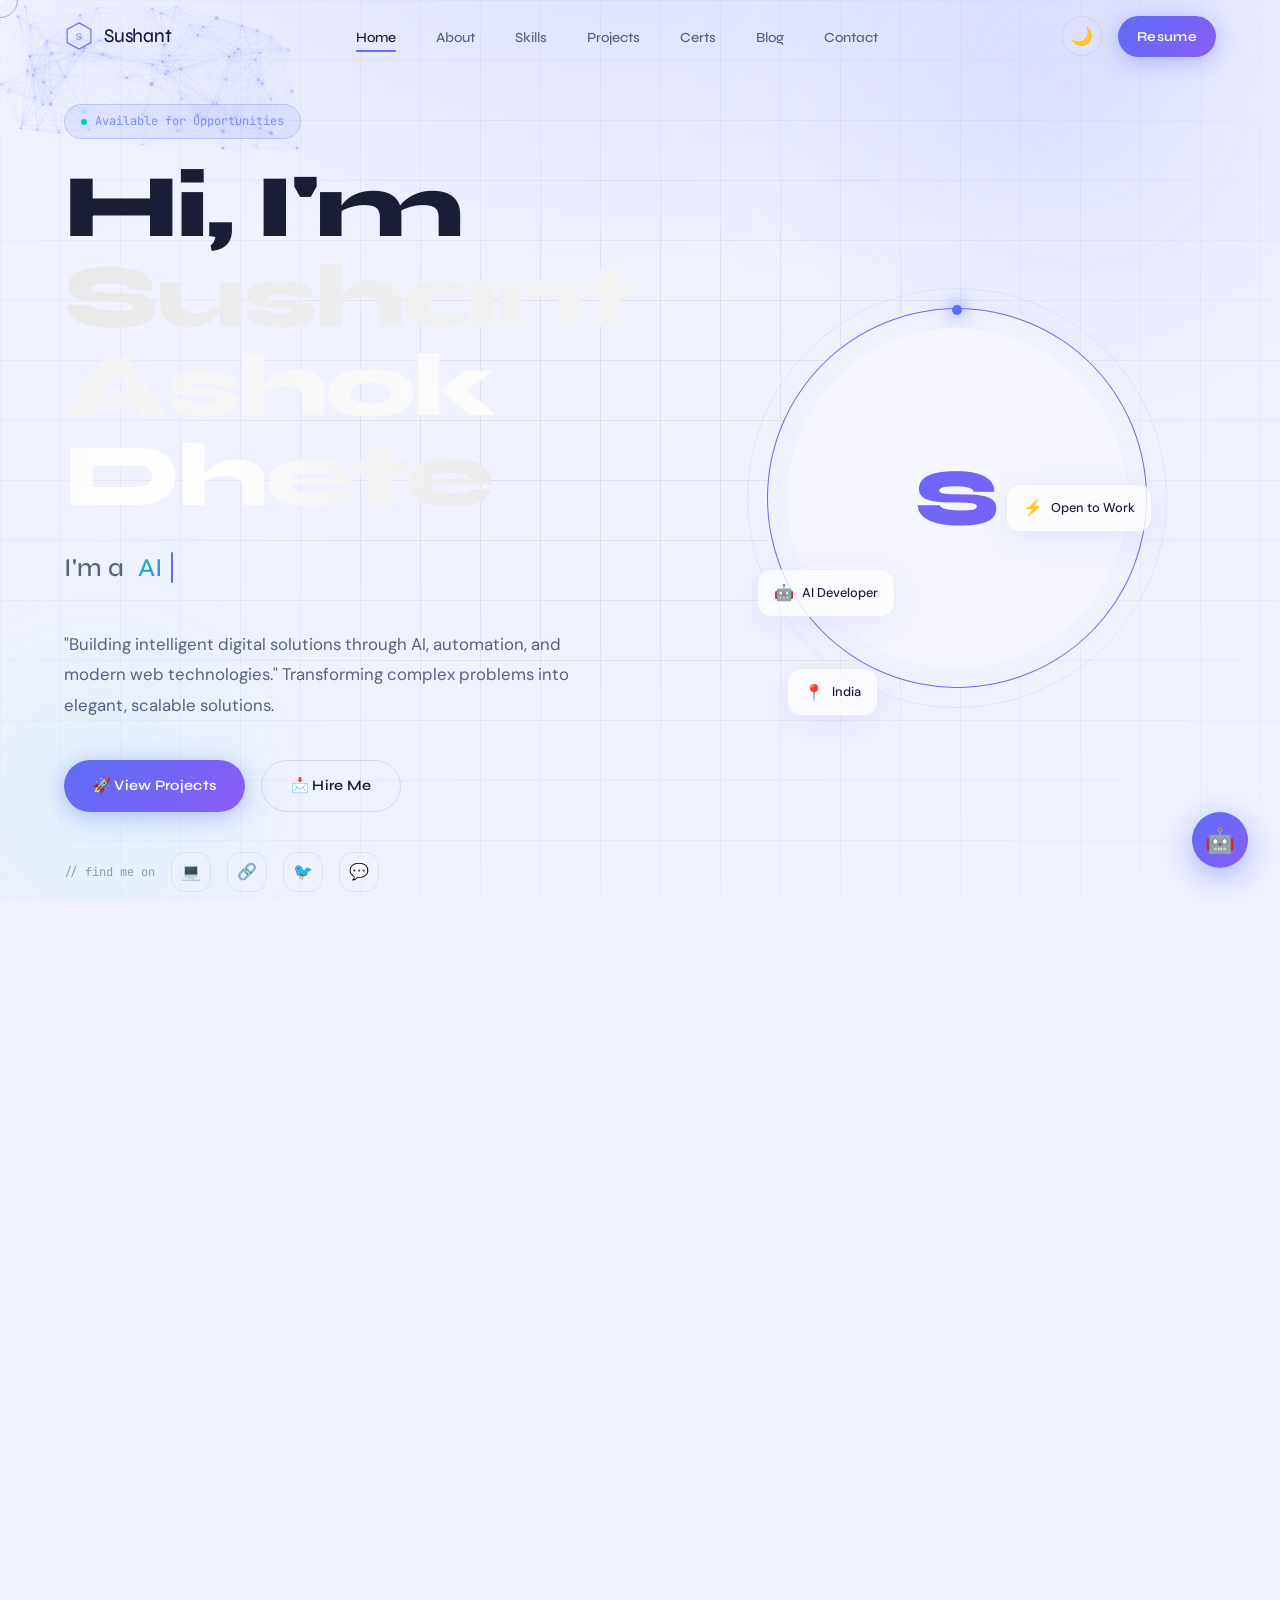
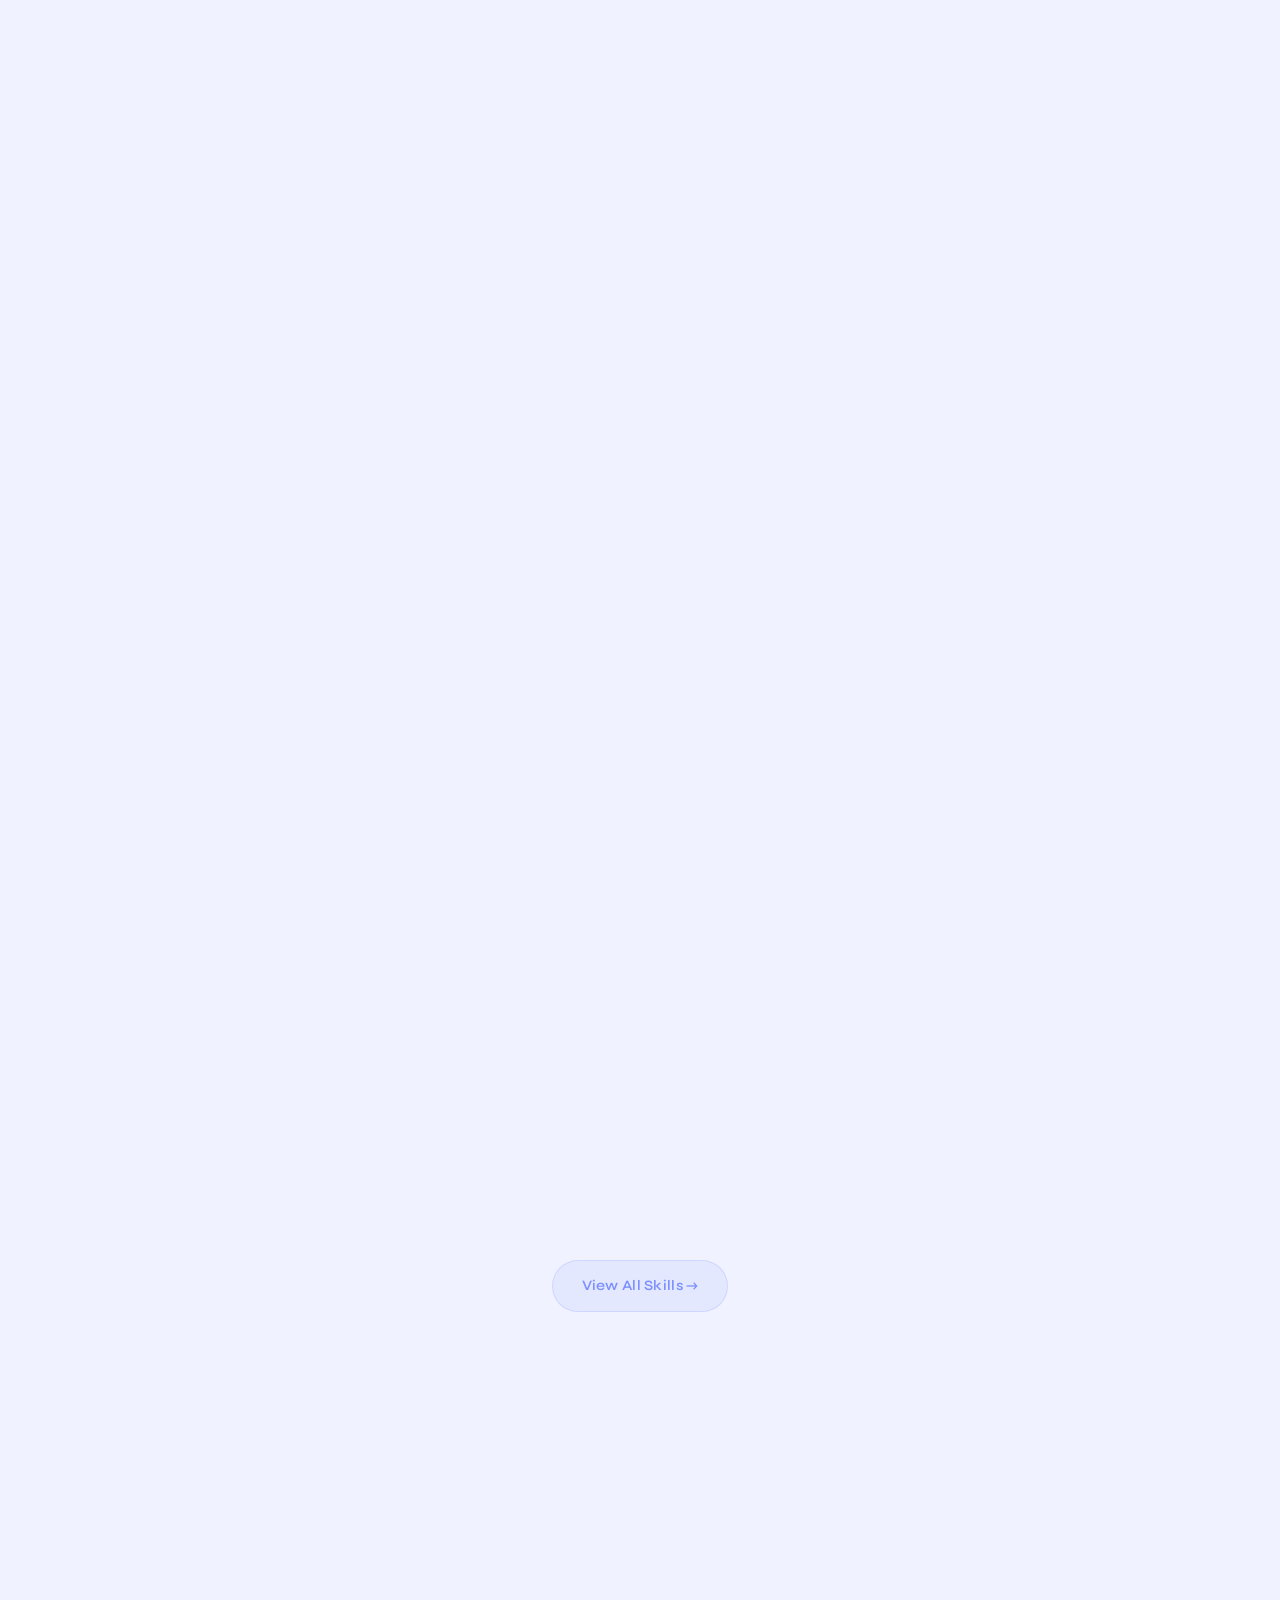
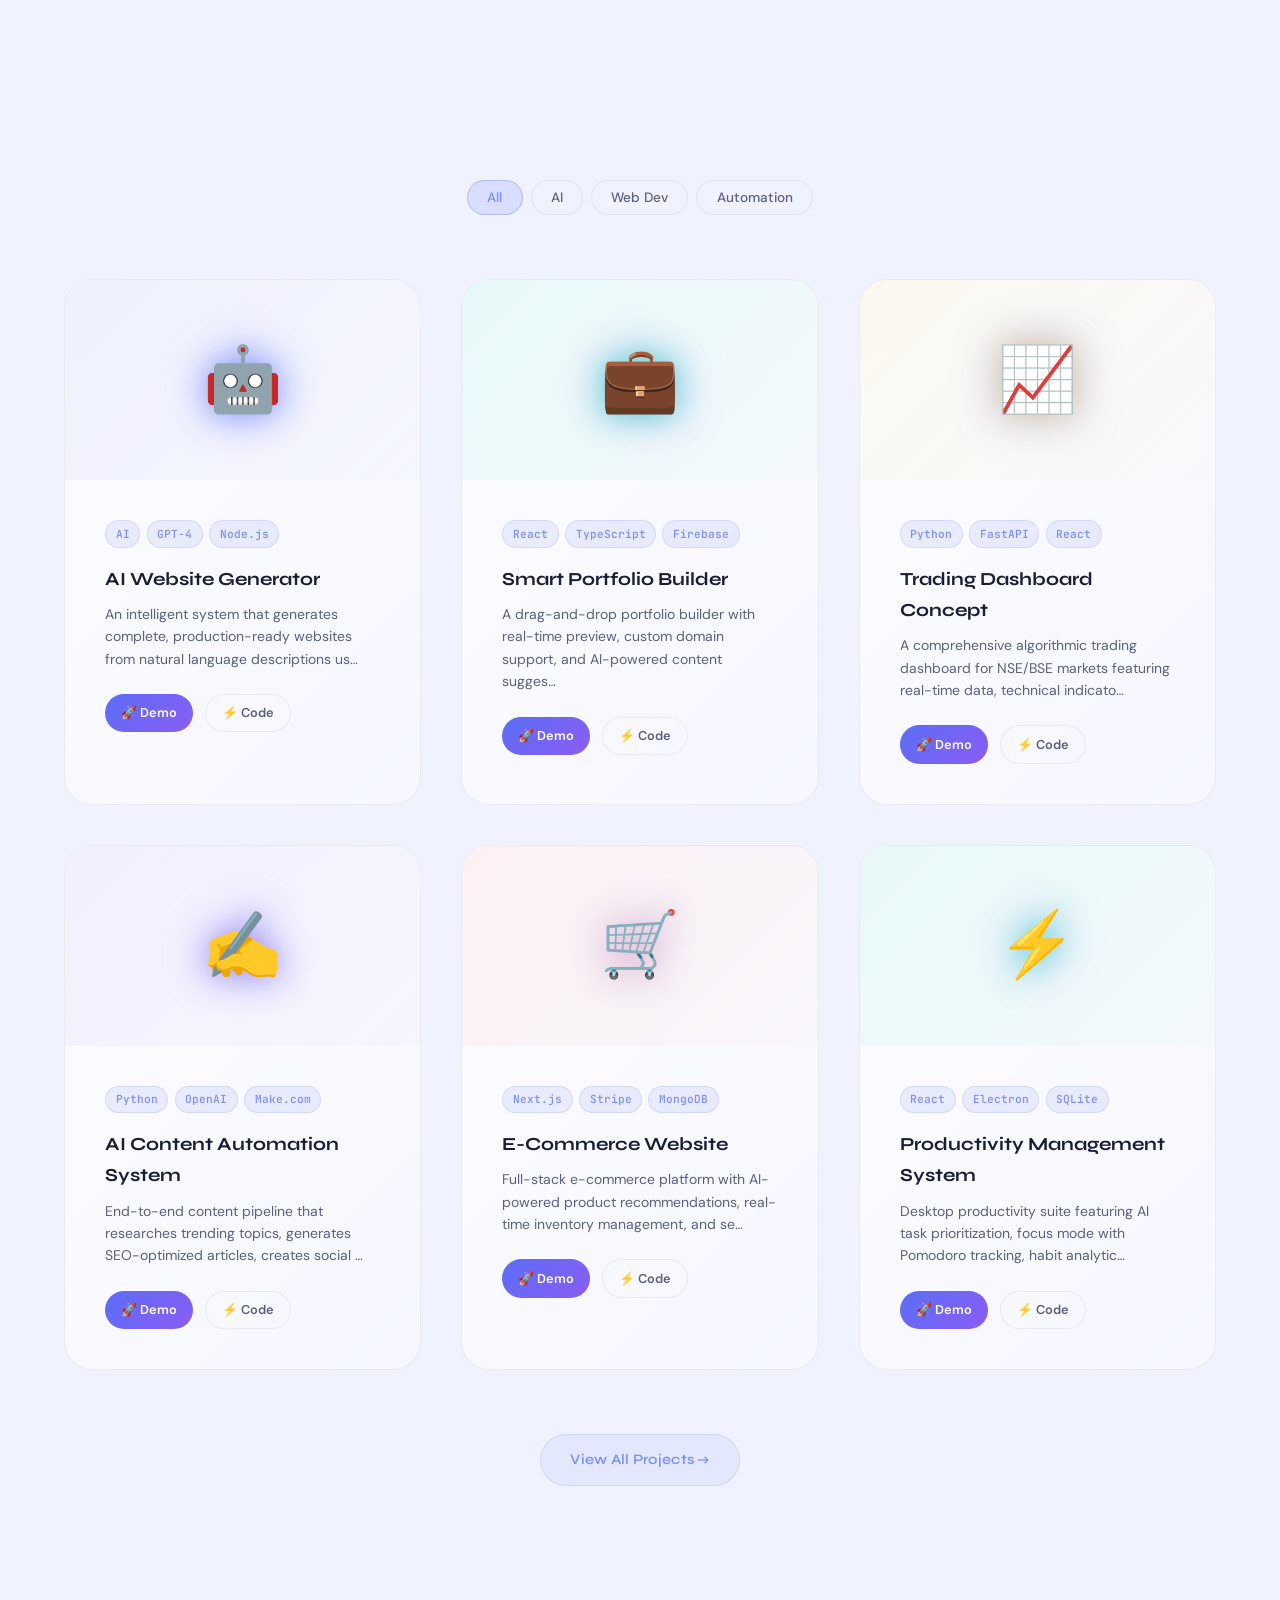
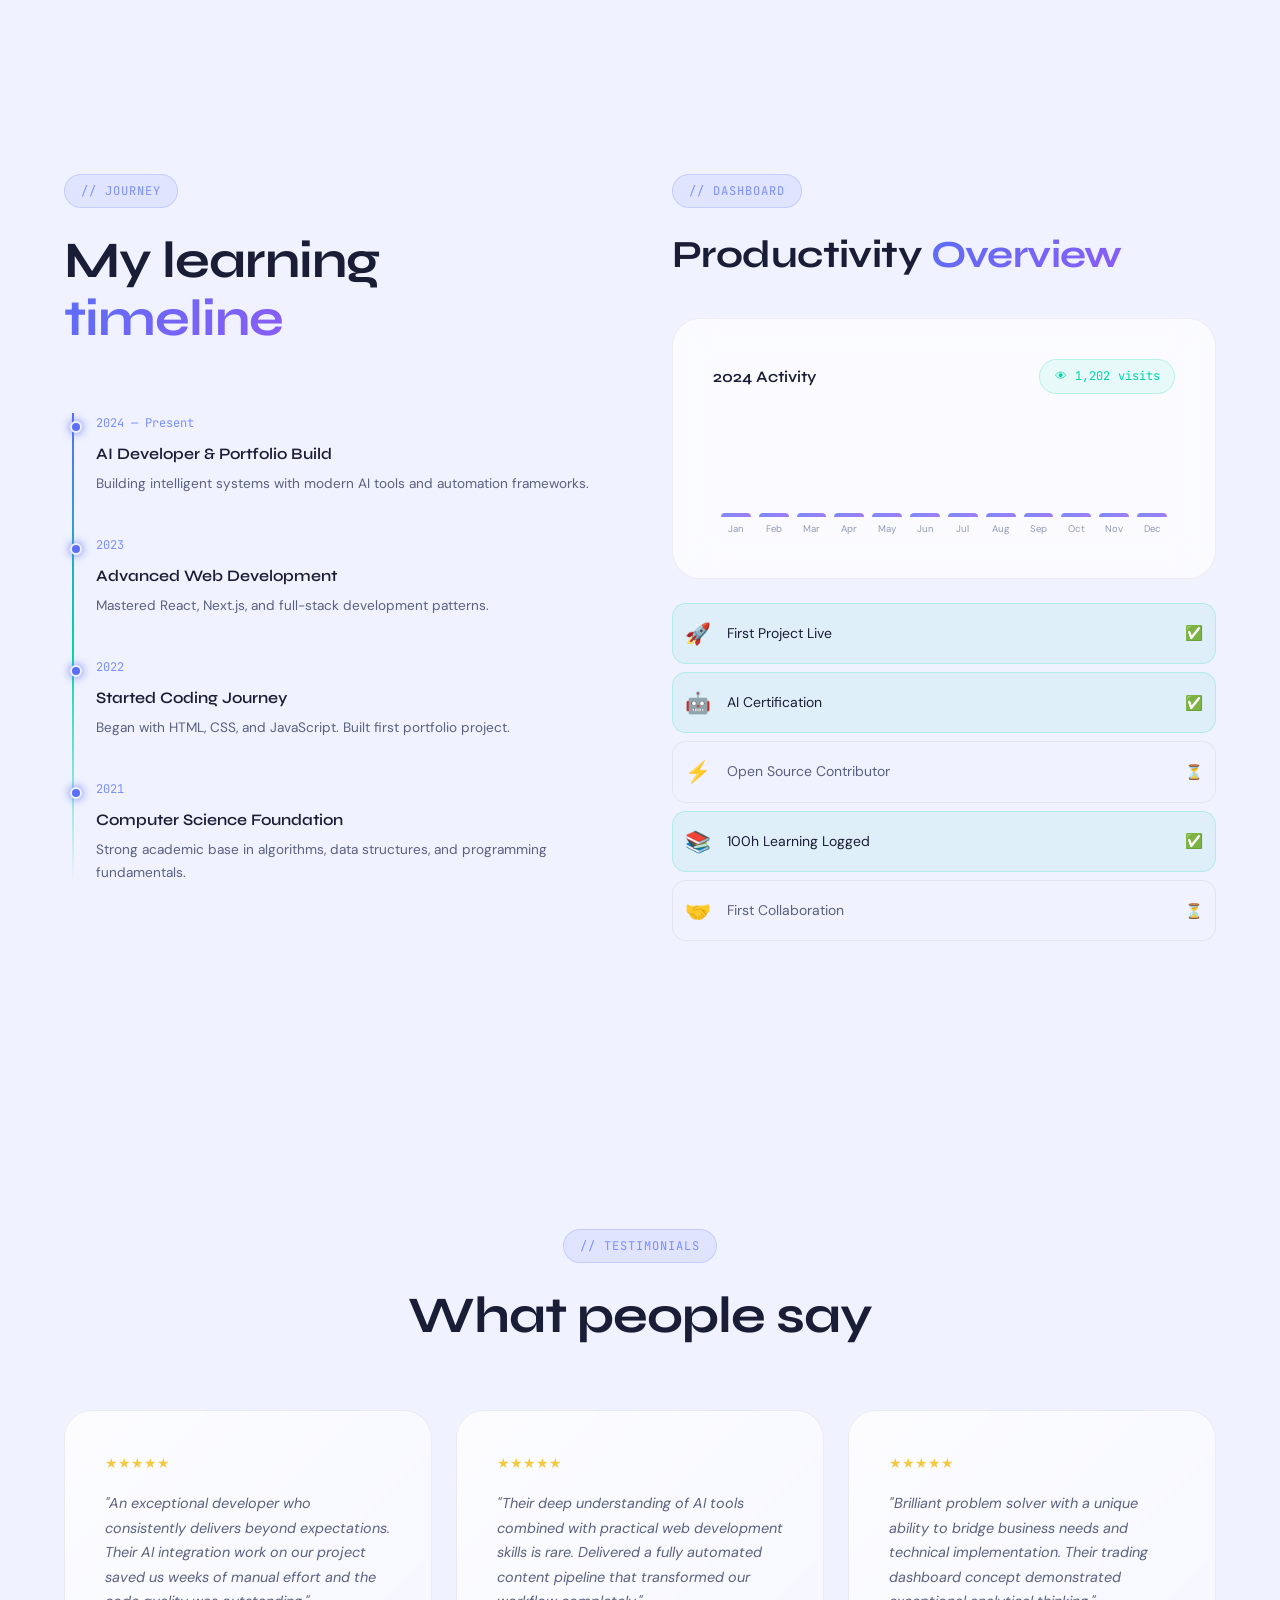
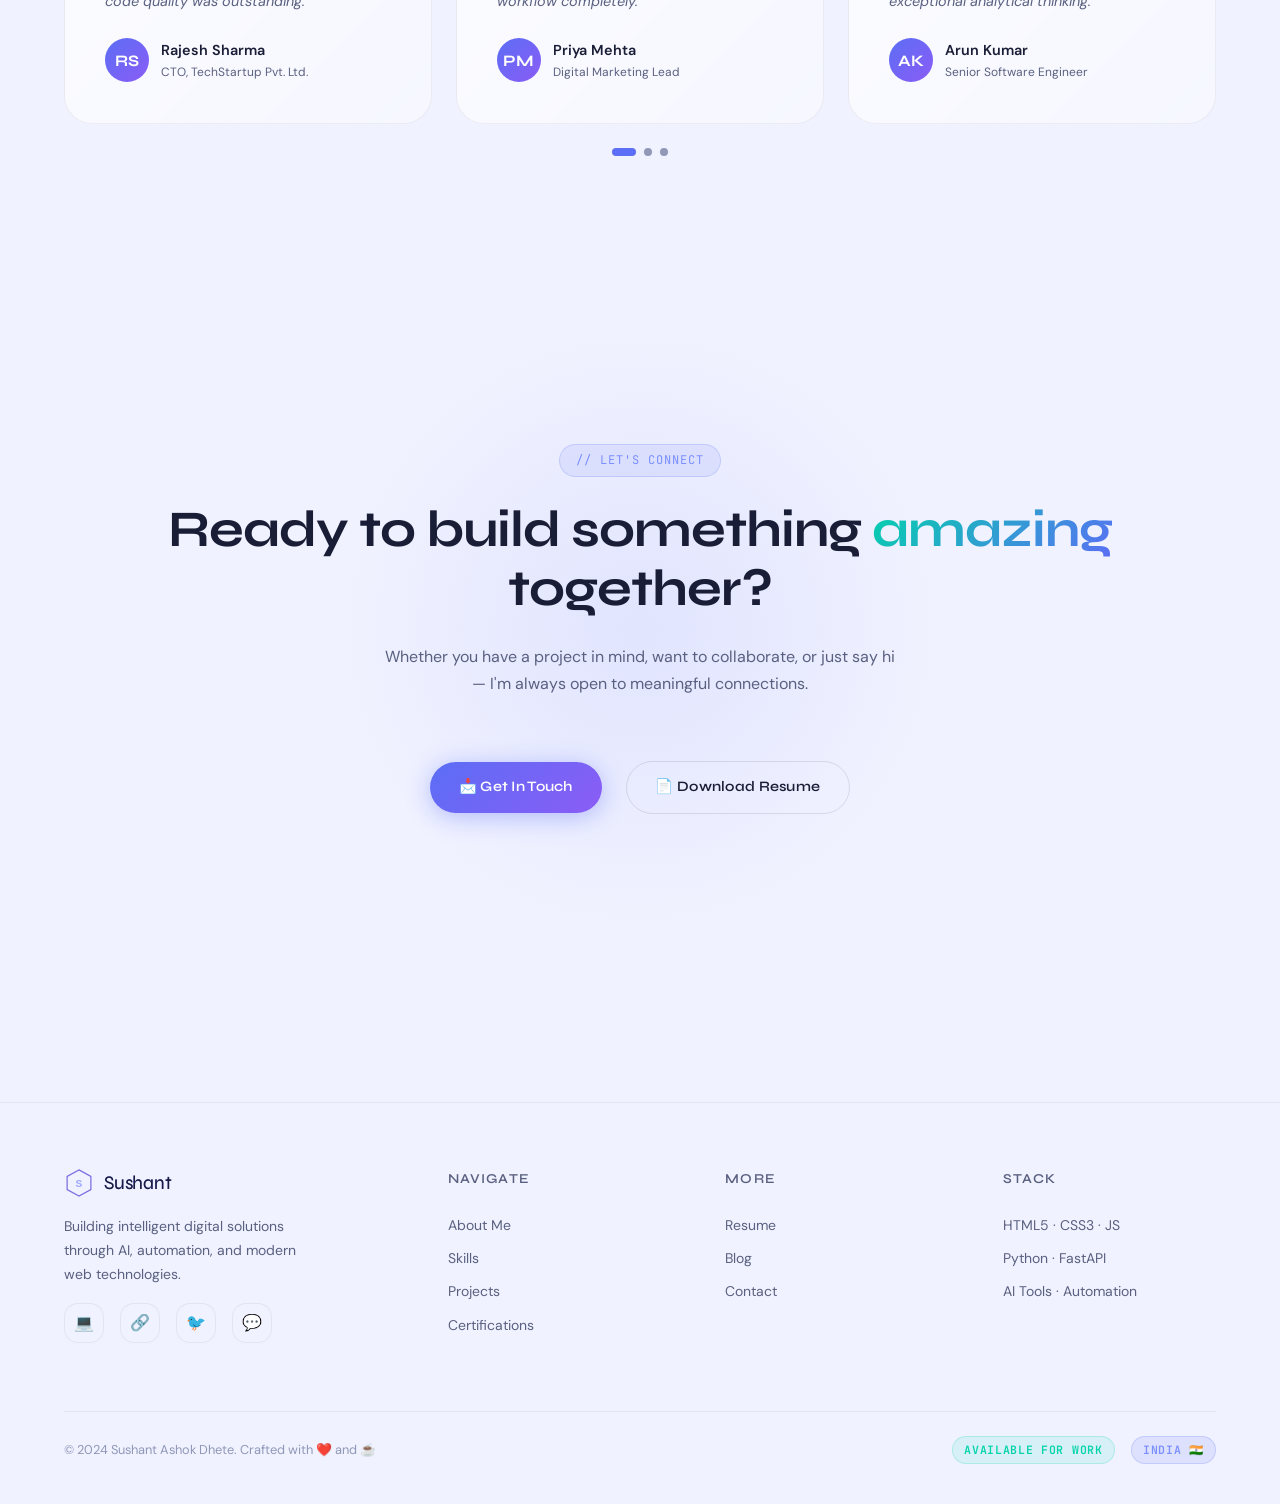
==== commit 995d4ad8: "Update: describe what you changed" ====
--- a/index.html
+++ b/index.html
@@ -36,7 +36,7 @@
 
 <!-- ── Loading Screen ── -->
 <div id="loader" class="loader" aria-hidden="true" role="status">
-  <div class="loader-logo">SAD.</div>
+  <div class="loader-logo-wrap"><svg width="36" height="36" viewBox="0 0 48 48" fill="none"><polygon points="24,3 43,13.5 43,34.5 24,45 5,34.5 5,13.5" fill="none" stroke="#7c6fe0" stroke-width="2"/><text x="24" y="30" text-anchor="middle" font-family="Courier New,monospace" font-size="18" font-weight="700" fill="#a0aaff">S</text></svg><span class="loader-logo-text">Sushant</span></div>
   <div class="loader-bar"><div class="loader-fill"></div></div>
   <span class="loader-text">Initializing systems…</span>
 </div>
@@ -44,7 +44,7 @@
 <!-- ── Navigation ── -->
 <nav id="nav" class="nav" aria-label="Main navigation">
   <div class="container nav-inner">
-    <a href="index.html" class="nav-logo" aria-label="Home">SAD<span>.dev</span></a>
+    <a href="index.html" class="nav-logo" aria-label="Home" style="display:flex;align-items:center;gap:10px;text-decoration:none"><svg width="30" height="30" viewBox="0 0 48 48" fill="none" xmlns="http://www.w3.org/2000/svg"><polygon points="24,3 43,13.5 43,34.5 24,45 5,34.5 5,13.5" fill="none" stroke="#7c6fe0" stroke-width="2"/><text x="24" y="30" text-anchor="middle" font-family="Courier New,monospace" font-size="18" font-weight="700" fill="#a0aaff">S</text></svg><span class="nav-logo-text">Sushant</span></a>
     <ul class="nav-links" role="list">
       <li><a href="index.html"           class="nav-link active">Home</a></li>
       <li><a href="about.html"           class="nav-link">About</a></li>
@@ -100,7 +100,7 @@
 
       <h1 class="text-hero hero-title hero-enter-2" id="hero-title">
         Hi, I'm<br>
-        <span class="grad-text">Sushant Ashok Dhete</span>
+        <span class="hero-name-silver">Sushant Ashok Dhete</span>
       </h1>
 
       <div class="hero-typing-wrap hero-enter-3">
@@ -135,7 +135,7 @@
         <div class="hero-avatar-ring-2"></div>
         <div class="hero-avatar-img">
           <!-- Replace src with your actual photo -->
-          <div class="hero-avatar-placeholder">SAD</div>
+          <div class="hero-avatar-placeholder">S</div>
         </div>
         <!-- Floating Badges -->
         <div class="hero-float-badge">
@@ -509,7 +509,7 @@
   <div class="container">
     <div class="footer-inner">
       <div class="footer-brand">
-        <a href="index.html" class="nav-logo">SAD<span>.dev</span></a>
+        <a href="index.html" class="nav-logo" style="display:flex;align-items:center;gap:10px;text-decoration:none"><svg width="30" height="30" viewBox="0 0 48 48" fill="none" xmlns="http://www.w3.org/2000/svg"><polygon points="24,3 43,13.5 43,34.5 24,45 5,34.5 5,13.5" fill="none" stroke="#7c6fe0" stroke-width="2"/><text x="24" y="30" text-anchor="middle" font-family="Courier New,monospace" font-size="18" font-weight="700" fill="#a0aaff">S</text></svg><span class="nav-logo-text">Sushant</span></a>
         <p>Building intelligent digital solutions through AI, automation, and modern web technologies.</p>
         <div class="hero-socials" style="margin-top:var(--space-sm)">
           <a href="#" class="social-link" aria-label="GitHub">💻</a>
--- a/css/style.css
+++ b/css/style.css
@@ -1855,3 +1855,50 @@
   pointer-events: none;
   opacity: 0.6;
 }
+
+/* ── Updated Logo Style — Hexagon + Sushant ── */
+.nav-logo {
+  display: flex !important;
+  align-items: center !important;
+  gap: 10px !important;
+  text-decoration: none !important;
+}
+.nav-logo-text {
+  font-family: var(--font-display);
+  font-size: 1.2rem;
+  font-weight: 800;
+  letter-spacing: -0.01em;
+  color: #ffffff;
+  -webkit-text-fill-color: #ffffff;
+}
+[data-theme="light"] .nav-logo-text {
+  color: #1a1d36;
+  -webkit-text-fill-color: #1a1d36;
+}
+
+/* ── Hero name — White/Silver shimmer ── */
+.hero-name-silver {
+  background: linear-gradient(100deg, #e8e8e8 0%, #ffffff 40%, #c0c0c0 70%, #e8e8e8 100%);
+  background-size: 200% auto;
+  -webkit-background-clip: text;
+  -webkit-text-fill-color: transparent;
+  background-clip: text;
+  animation: silverShimmer 4s linear infinite;
+}
+@keyframes silverShimmer {
+  0%   { background-position: 0% center; }
+  100% { background-position: 200% center; }
+}
+
+/* ── Loader logo update ── */
+.loader-logo-wrap {
+  display: flex;
+  align-items: center;
+  gap: 12px;
+}
+.loader-logo-text {
+  font-family: var(--font-display);
+  font-size: 2rem;
+  font-weight: 800;
+  color: #ffffff;
+}
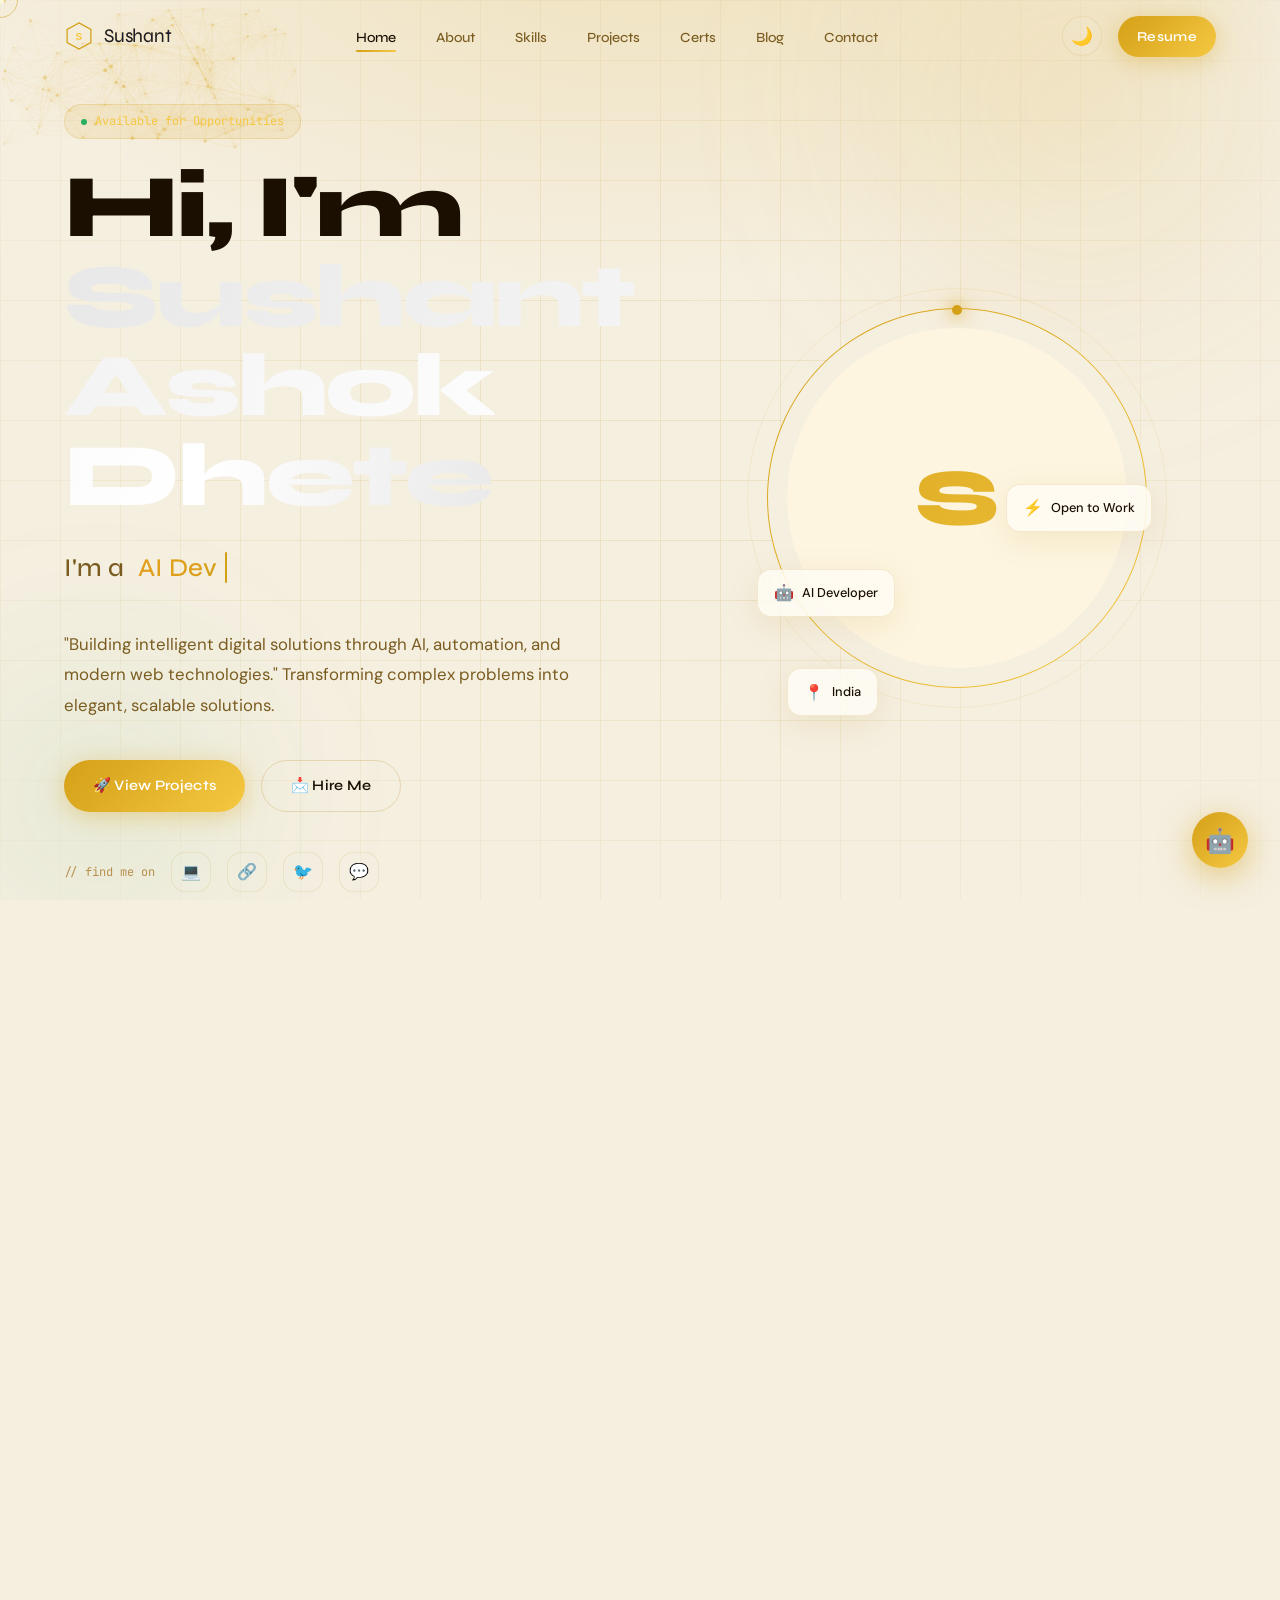
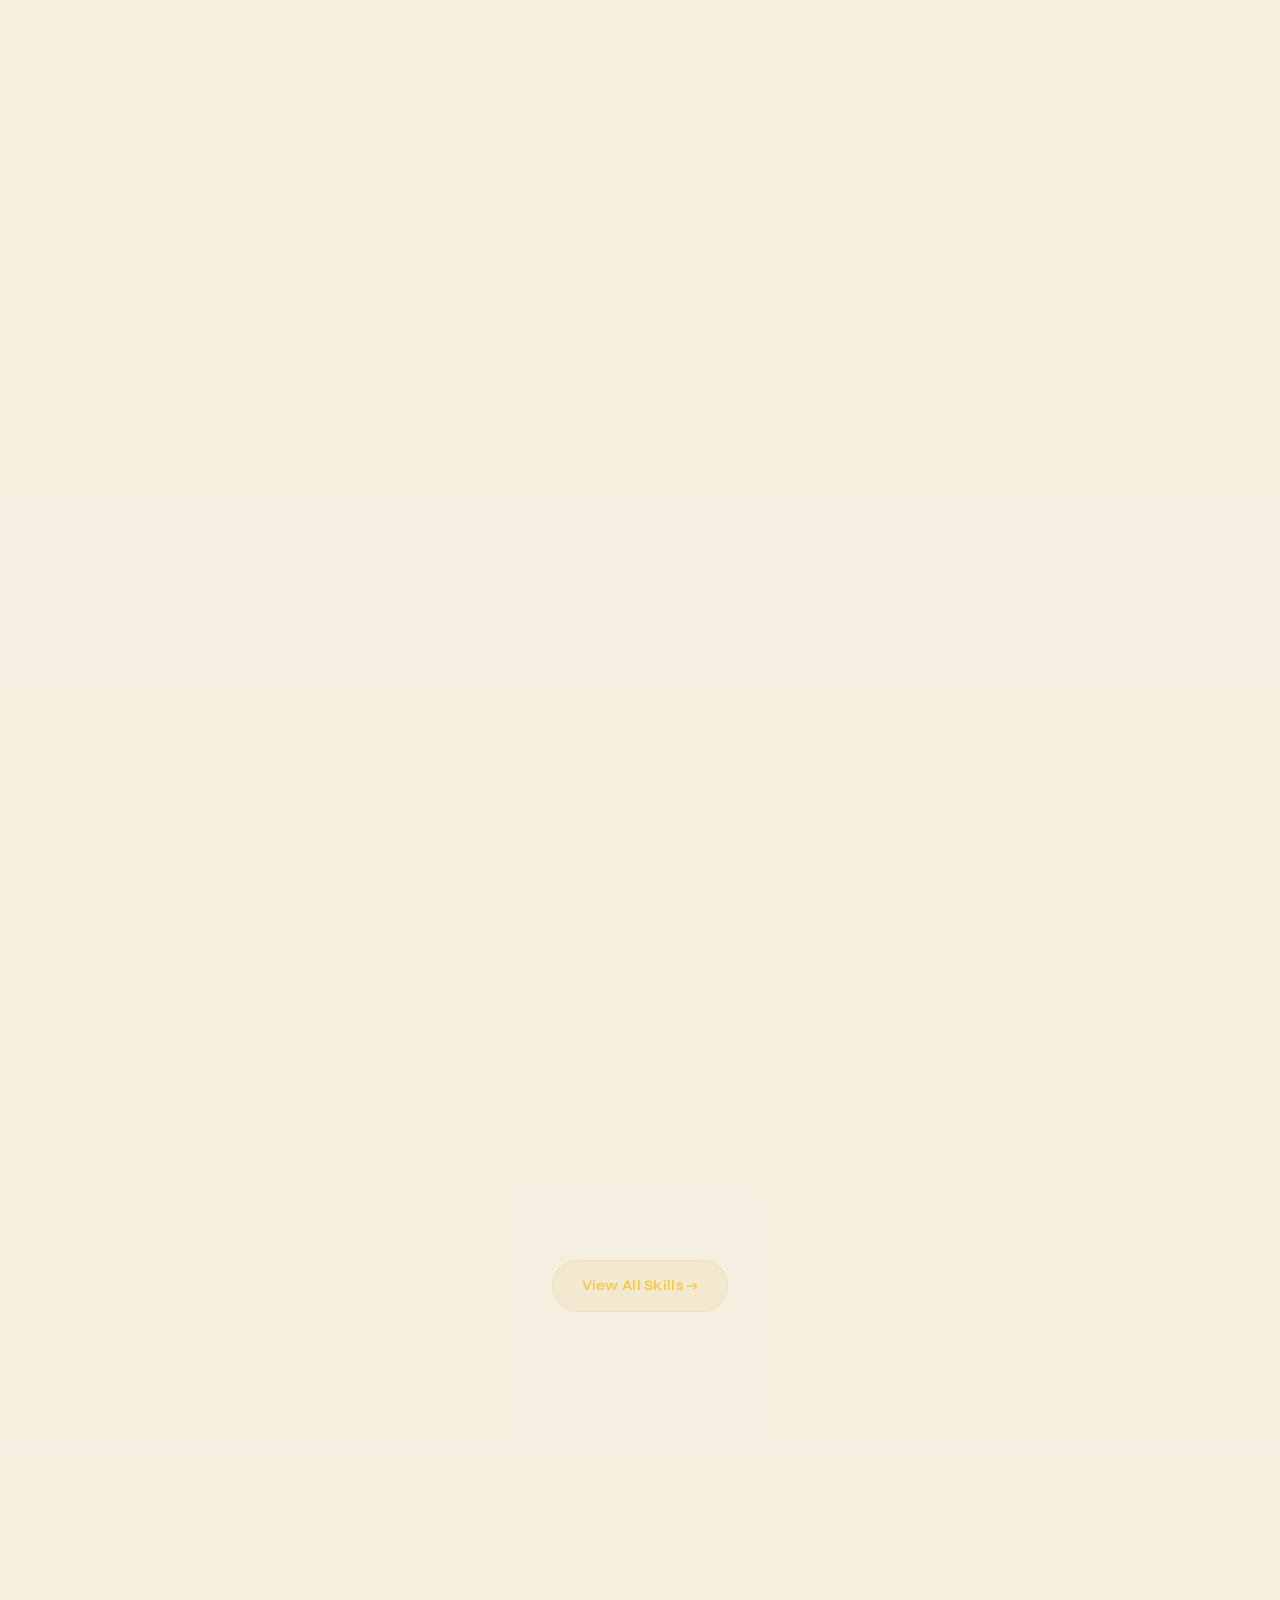
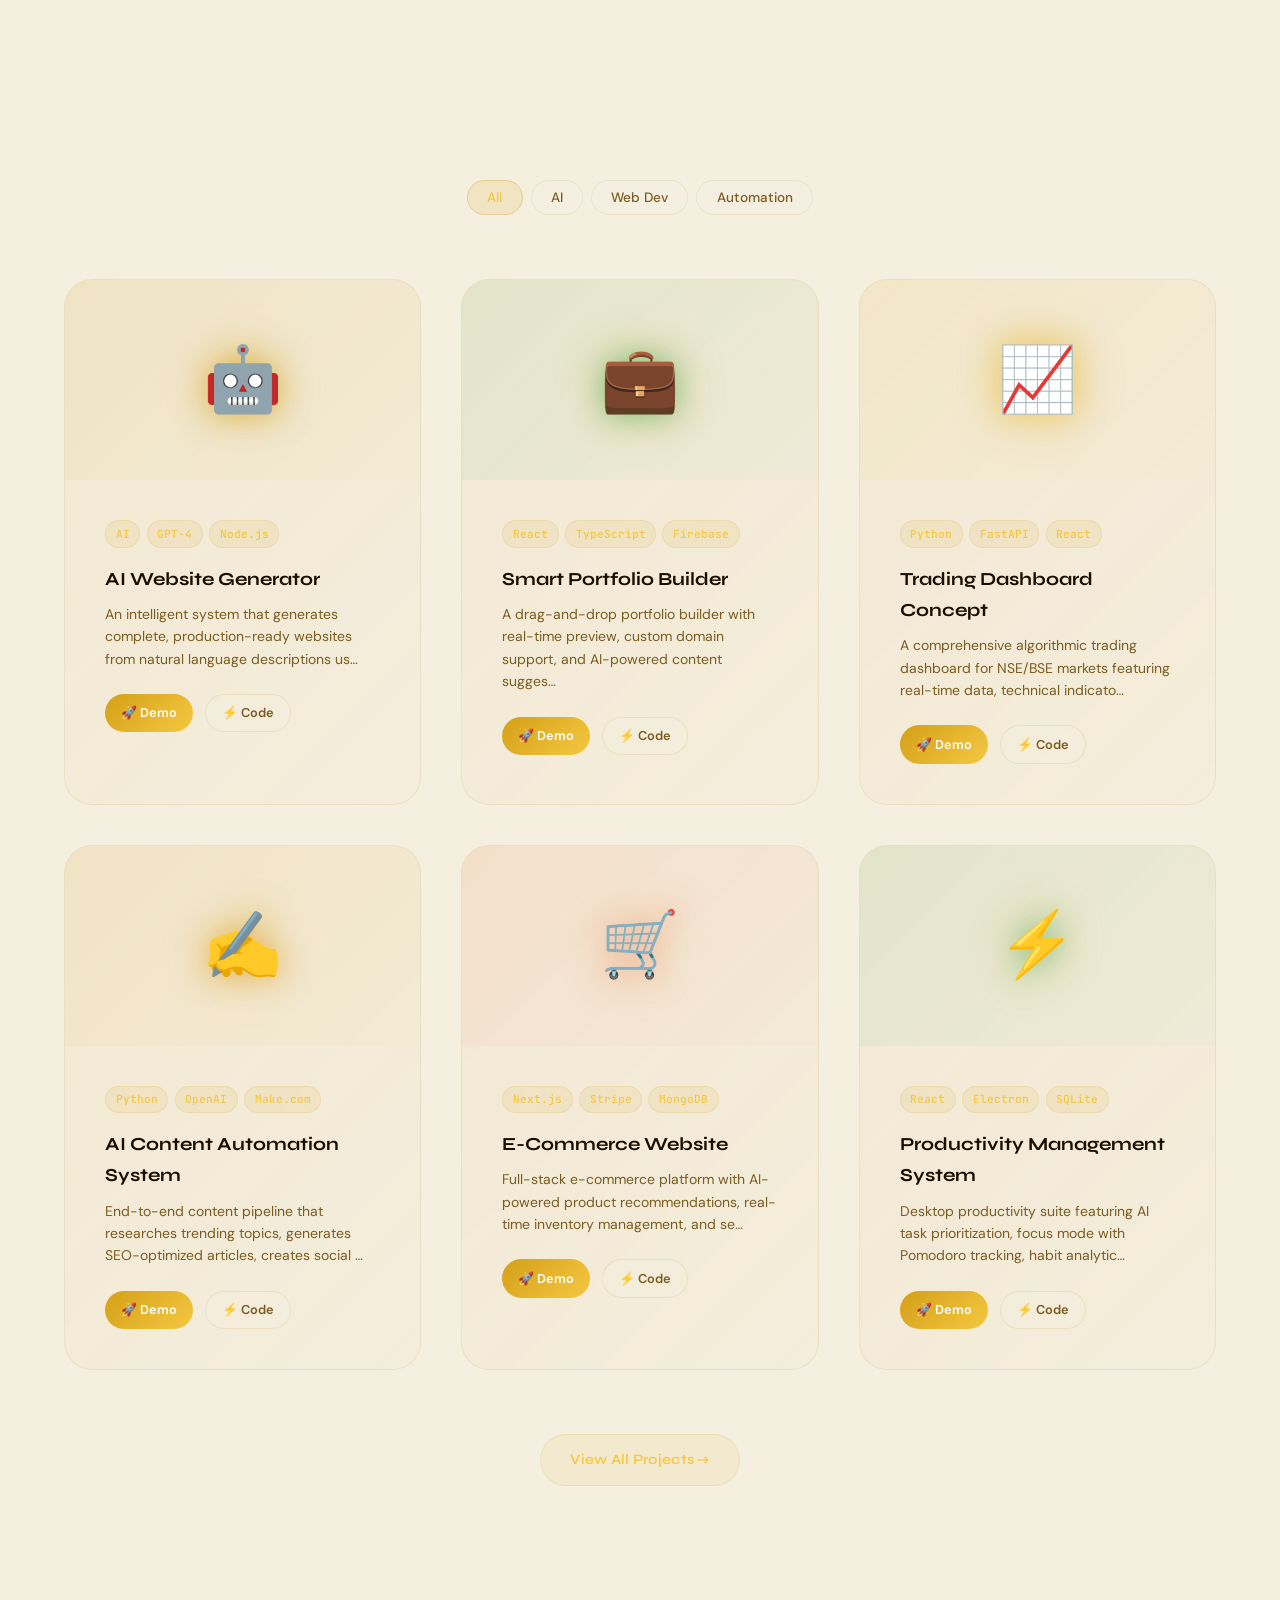
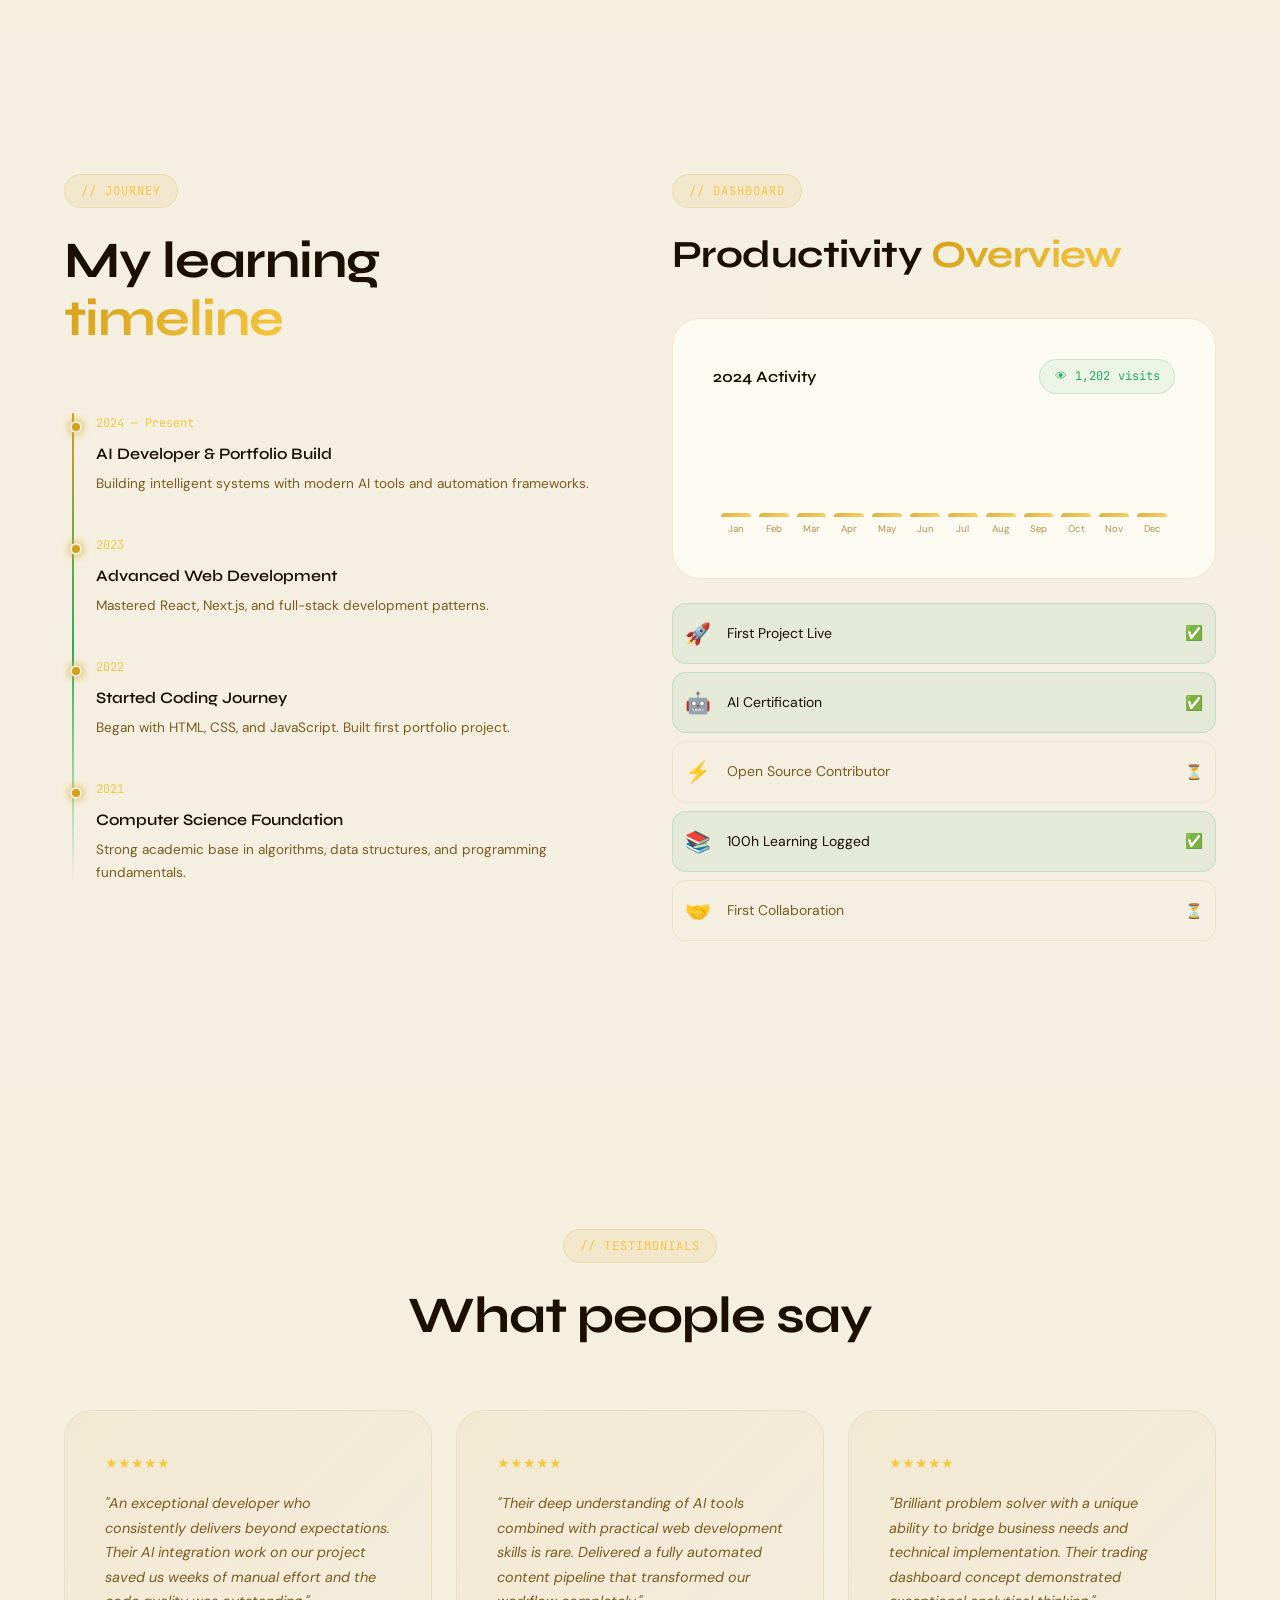
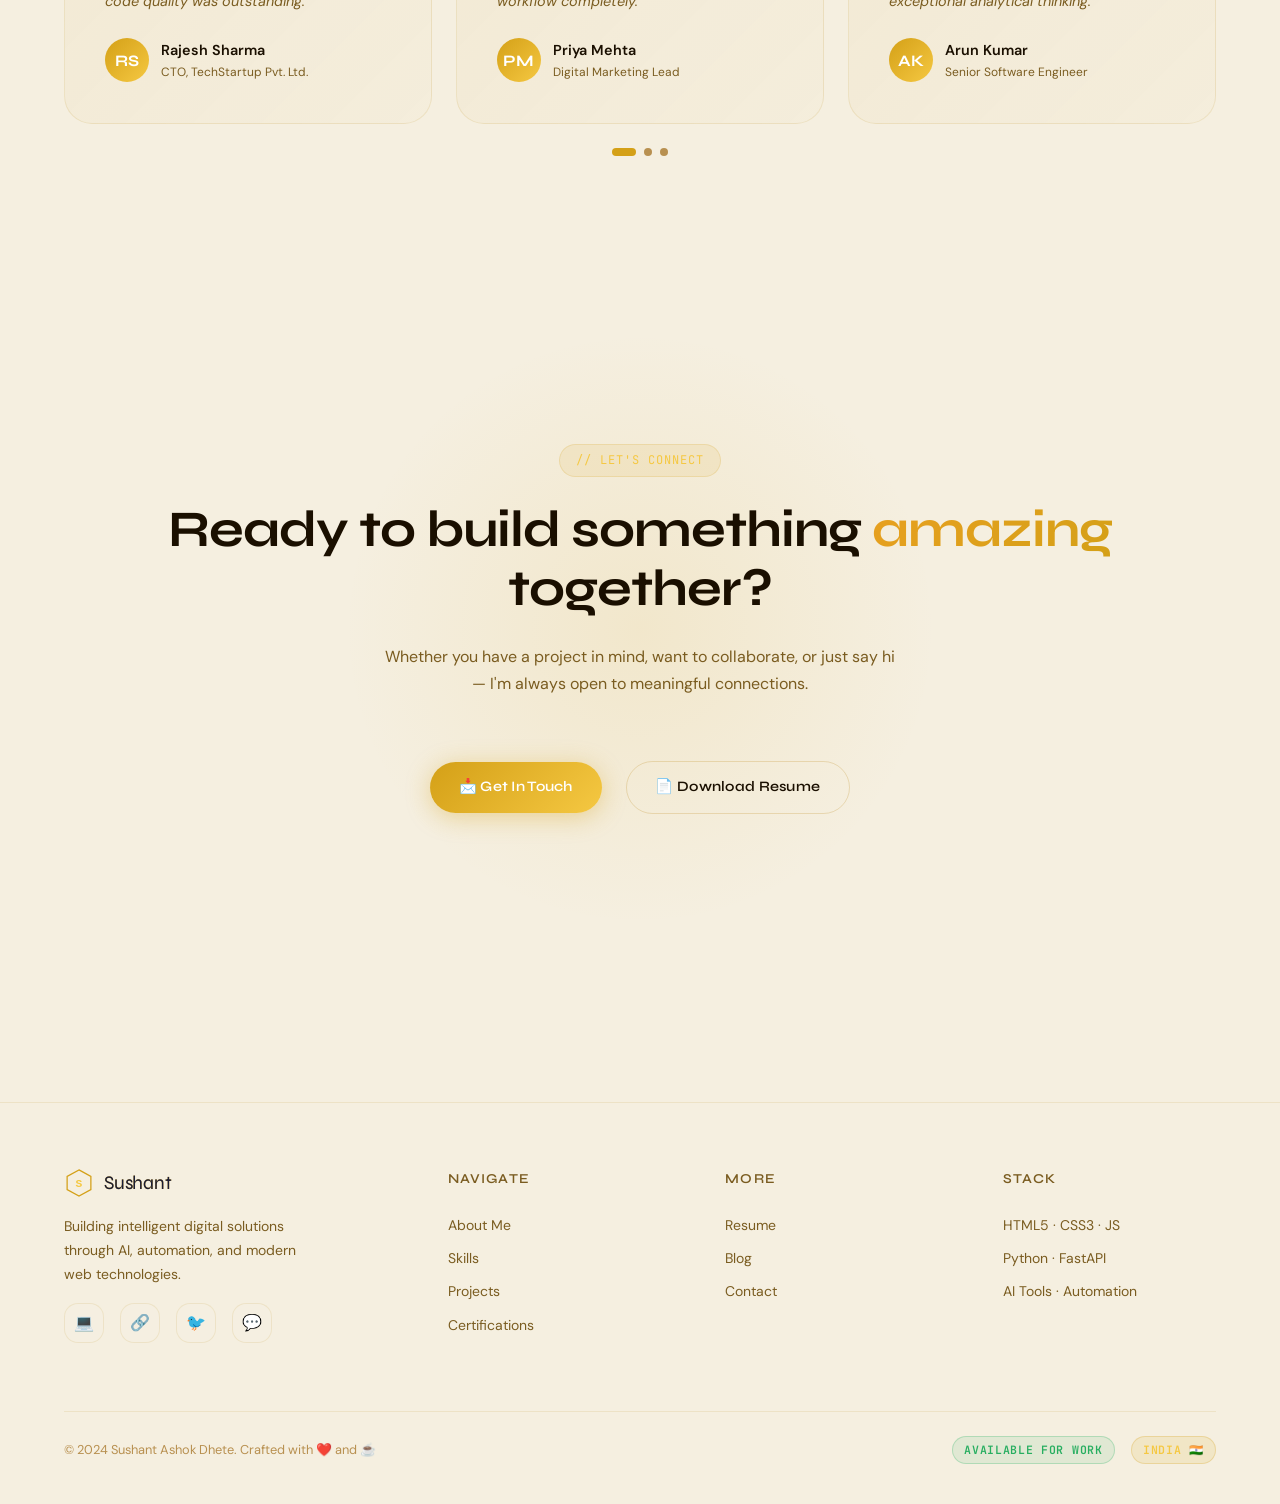
==== commit 8d65107e: "Update: describe what you changed" ====
--- a/index.html
+++ b/index.html
@@ -36,7 +36,7 @@
 
 <!-- ── Loading Screen ── -->
 <div id="loader" class="loader" aria-hidden="true" role="status">
-  <div class="loader-logo-wrap"><svg width="36" height="36" viewBox="0 0 48 48" fill="none"><polygon points="24,3 43,13.5 43,34.5 24,45 5,34.5 5,13.5" fill="none" stroke="#7c6fe0" stroke-width="2"/><text x="24" y="30" text-anchor="middle" font-family="Courier New,monospace" font-size="18" font-weight="700" fill="#a0aaff">S</text></svg><span class="loader-logo-text">Sushant</span></div>
+  <div class="loader-logo-wrap"><svg width="36" height="36" viewBox="0 0 48 48" fill="none"><polygon points="24,3 43,13.5 43,34.5 24,45 5,34.5 5,13.5" fill="none" stroke="#d4a017" stroke-width="2"/><text x="24" y="30" text-anchor="middle" font-family="Courier New,monospace" font-size="18" font-weight="700" fill="#f5c842">S</text></svg><span class="loader-logo-text">Sushant</span></div>
   <div class="loader-bar"><div class="loader-fill"></div></div>
   <span class="loader-text">Initializing systems…</span>
 </div>
@@ -44,7 +44,7 @@
 <!-- ── Navigation ── -->
 <nav id="nav" class="nav" aria-label="Main navigation">
   <div class="container nav-inner">
-    <a href="index.html" class="nav-logo" aria-label="Home" style="display:flex;align-items:center;gap:10px;text-decoration:none"><svg width="30" height="30" viewBox="0 0 48 48" fill="none" xmlns="http://www.w3.org/2000/svg"><polygon points="24,3 43,13.5 43,34.5 24,45 5,34.5 5,13.5" fill="none" stroke="#7c6fe0" stroke-width="2"/><text x="24" y="30" text-anchor="middle" font-family="Courier New,monospace" font-size="18" font-weight="700" fill="#a0aaff">S</text></svg><span class="nav-logo-text">Sushant</span></a>
+    <a href="index.html" class="nav-logo" aria-label="Home" style="display:flex;align-items:center;gap:10px;text-decoration:none"><svg width="30" height="30" viewBox="0 0 48 48" fill="none" xmlns="http://www.w3.org/2000/svg"><polygon points="24,3 43,13.5 43,34.5 24,45 5,34.5 5,13.5" fill="none" stroke="#d4a017" stroke-width="2"/><text x="24" y="30" text-anchor="middle" font-family="Courier New,monospace" font-size="18" font-weight="700" fill="#f5c842">S</text></svg><span class="nav-logo-text">Sushant</span></a>
     <ul class="nav-links" role="list">
       <li><a href="index.html"           class="nav-link active">Home</a></li>
       <li><a href="about.html"           class="nav-link">About</a></li>
@@ -509,7 +509,7 @@
   <div class="container">
     <div class="footer-inner">
       <div class="footer-brand">
-        <a href="index.html" class="nav-logo" style="display:flex;align-items:center;gap:10px;text-decoration:none"><svg width="30" height="30" viewBox="0 0 48 48" fill="none" xmlns="http://www.w3.org/2000/svg"><polygon points="24,3 43,13.5 43,34.5 24,45 5,34.5 5,13.5" fill="none" stroke="#7c6fe0" stroke-width="2"/><text x="24" y="30" text-anchor="middle" font-family="Courier New,monospace" font-size="18" font-weight="700" fill="#a0aaff">S</text></svg><span class="nav-logo-text">Sushant</span></a>
+        <a href="index.html" class="nav-logo" style="display:flex;align-items:center;gap:10px;text-decoration:none"><svg width="30" height="30" viewBox="0 0 48 48" fill="none" xmlns="http://www.w3.org/2000/svg"><polygon points="24,3 43,13.5 43,34.5 24,45 5,34.5 5,13.5" fill="none" stroke="#d4a017" stroke-width="2"/><text x="24" y="30" text-anchor="middle" font-family="Courier New,monospace" font-size="18" font-weight="700" fill="#f5c842">S</text></svg><span class="nav-logo-text">Sushant</span></a>
         <p>Building intelligent digital solutions through AI, automation, and modern web technologies.</p>
         <div class="hero-socials" style="margin-top:var(--space-sm)">
           <a href="#" class="social-link" aria-label="GitHub">💻</a>
--- a/css/style.css
+++ b/css/style.css
@@ -7,35 +7,35 @@
 /* ── Google Fonts ── */
 @import url('https://fonts.googleapis.com/css2?family=Syne:wght@400;500;600;700;800&family=DM+Sans:ital,opsz,wght@0,9..40,300;0,9..40,400;0,9..40,500;1,9..40,300&family=JetBrains+Mono:wght@400;500&display=swap');
 
-/* ── CSS Variables ── */
+/* ── CSS Variables — GOLD THEME ── */
 :root {
   /* Colors */
-  --clr-bg:          #06070d;
-  --clr-surface:     #0d0f1a;
-  --clr-surface2:    #131629;
-  --clr-border:      rgba(255,255,255,0.07);
-  --clr-border2:     rgba(255,255,255,0.12);
-
-  --clr-primary:     #5b6ef5;
-  --clr-primary-glow:#7b8fff;
-  --clr-accent:      #00d4aa;
-  --clr-accent2:     #ff6b6b;
+  --clr-bg:          #0a0b10;
+  --clr-surface:     #1c1a14;
+  --clr-surface2:    #242010;
+  --clr-border:      rgba(212,160,23,0.12);
+  --clr-border2:     rgba(212,160,23,0.22);
+
+  --clr-primary:     #d4a017;
+  --clr-primary-glow:#f5c842;
+  --clr-accent:      #27ae60;
+  --clr-accent2:     #c0392b;
   --clr-gold:        #f5c842;
 
-  --clr-text:        #e8eaf6;
-  --clr-text-muted:  #8891b4;
-  --clr-text-dim:    #4a5180;
+  --clr-text:        #f5f0e8;
+  --clr-text-muted:  #a89060;
+  --clr-text-dim:    #6a5530;
 
   /* Gradients */
-  --grad-primary:    linear-gradient(135deg, #5b6ef5 0%, #8b5cf6 100%);
-  --grad-accent:     linear-gradient(135deg, #00d4aa 0%, #5b6ef5 100%);
-  --grad-gold:       linear-gradient(135deg, #f5c842 0%, #f59f42 100%);
-  --grad-hero:       radial-gradient(ellipse 80% 60% at 50% -10%, rgba(91,110,245,0.35) 0%, transparent 70%);
-  --grad-card:       linear-gradient(135deg, rgba(255,255,255,0.04) 0%, rgba(255,255,255,0.01) 100%);
+  --grad-primary:    linear-gradient(135deg, #d4a017 0%, #f5c842 100%);
+  --grad-accent:     linear-gradient(135deg, #e8a020 0%, #d4a017 100%);
+  --grad-gold:       linear-gradient(135deg, #f5c842 0%, #e8a020 100%);
+  --grad-hero:       radial-gradient(ellipse 80% 60% at 50% -10%, rgba(212,160,23,0.28) 0%, transparent 70%);
+  --grad-card:       linear-gradient(135deg, rgba(212,160,23,0.05) 0%, rgba(212,160,23,0.02) 100%);
 
   /* Glass */
-  --glass-bg:        rgba(13,15,26,0.7);
-  --glass-border:    rgba(255,255,255,0.08);
+  --glass-bg:        rgba(28,26,20,0.75);
+  --glass-border:    rgba(212,160,23,0.12);
   --glass-blur:      blur(20px);
 
   /* Typography */
@@ -63,8 +63,8 @@
   --shadow-sm:   0 2px 12px rgba(0,0,0,0.3);
   --shadow-md:   0 8px 32px rgba(0,0,0,0.4);
   --shadow-lg:   0 20px 60px rgba(0,0,0,0.5);
-  --shadow-glow: 0 0 40px rgba(91,110,245,0.25);
-  --shadow-accent: 0 0 30px rgba(0,212,170,0.2);
+  --shadow-glow: 0 0 40px rgba(212,160,23,0.22);
+  --shadow-accent: 0 0 30px rgba(39,174,96,0.2);
 
   /* Transitions */
   --t-fast:   150ms cubic-bezier(0.4,0,0.2,1);
@@ -73,21 +73,21 @@
   --t-spring: 600ms cubic-bezier(0.34,1.56,0.64,1);
 }
 
-/* Light Mode */
+/* Light Mode — warm cream gold theme */
 [data-theme="light"] {
-  --clr-bg:         #f0f2ff;
-  --clr-surface:    #ffffff;
-  --clr-surface2:   #f5f6ff;
-  --clr-border:     rgba(0,0,0,0.06);
-  --clr-border2:    rgba(0,0,0,0.1);
-  --clr-text:       #1a1d36;
-  --clr-text-muted: #5a6080;
-  --clr-text-dim:   #9098b8;
-  --glass-bg:       rgba(255,255,255,0.7);
-  --glass-border:   rgba(0,0,0,0.06);
-  --grad-hero:      radial-gradient(ellipse 80% 60% at 50% -10%, rgba(91,110,245,0.15) 0%, transparent 70%);
-  --grad-card:      linear-gradient(135deg, rgba(255,255,255,0.8) 0%, rgba(255,255,255,0.4) 100%);
-  --shadow-md:      0 8px 32px rgba(91,110,245,0.1);
+  --clr-bg:         #f5efe0;
+  --clr-surface:    #fffdf5;
+  --clr-surface2:   #fdf5e0;
+  --clr-border:     rgba(180,130,10,0.12);
+  --clr-border2:    rgba(180,130,10,0.22);
+  --clr-text:       #1a0f00;
+  --clr-text-muted: #7a5c20;
+  --clr-text-dim:   #b89050;
+  --glass-bg:       rgba(255,253,245,0.8);
+  --glass-border:   rgba(180,130,10,0.15);
+  --grad-hero:      radial-gradient(ellipse 80% 60% at 50% -10%, rgba(212,160,23,0.18) 0%, transparent 70%);
+  --grad-card:      linear-gradient(135deg, rgba(212,160,23,0.06) 0%, rgba(212,160,23,0.02) 100%);
+  --shadow-md:      0 8px 32px rgba(180,130,10,0.12);
 }
 
 /* ── Reset & Base ── */
@@ -120,7 +120,7 @@
 ::-webkit-scrollbar-thumb { background: var(--clr-primary); border-radius: var(--r-full); }
 
 /* ── Selection ── */
-::selection { background: rgba(91,110,245,0.3); color: var(--clr-text); }
+::selection { background: rgba(212,160,23,0.3); color: var(--clr-text); }
 
 /* ── Typography Scale ── */
 .text-hero    { font-family: var(--font-display); font-size: clamp(3rem, 7vw, 7rem); font-weight: 800; line-height: 1.0; letter-spacing: -0.03em; }
@@ -163,8 +163,8 @@
   align-items: center;
   gap: 0.5rem;
   padding: 0.35rem 1rem;
-  background: rgba(91,110,245,0.1);
-  border: 1px solid rgba(91,110,245,0.2);
+  background: rgba(212,160,23,0.10);
+  border: 1px solid rgba(212,160,23,0.18);
   border-radius: var(--r-full);
   font-family: var(--font-mono);
   font-size: 0.75rem;
@@ -218,12 +218,12 @@
 .btn-primary {
   background: var(--grad-primary);
   color: #fff;
-  box-shadow: 0 4px 24px rgba(91,110,245,0.4);
+  box-shadow: 0 4px 24px rgba(212,160,23,0.38);
 }
 
 .btn-primary:hover {
   transform: translateY(-2px);
-  box-shadow: 0 8px 32px rgba(91,110,245,0.5);
+  box-shadow: 0 8px 32px rgba(212,160,23,0.5);
 }
 
 .btn-outline {
@@ -239,13 +239,13 @@
 }
 
 .btn-ghost {
-  background: rgba(91,110,245,0.08);
+  background: rgba(212,160,23,0.08);
   color: var(--clr-primary-glow);
-  border: 1px solid rgba(91,110,245,0.15);
+  border: 1px solid rgba(212,160,23,0.14);
 }
 
 .btn-ghost:hover {
-  background: rgba(91,110,245,0.15);
+  background: rgba(212,160,23,0.14);
   transform: translateY(-2px);
 }
 
@@ -345,7 +345,7 @@
 }
 
 .theme-toggle:hover {
-  background: rgba(91,110,245,0.15);
+  background: rgba(212,160,23,0.14);
   border-color: var(--clr-primary);
   color: var(--clr-primary-glow);
   transform: rotate(20deg);
@@ -514,14 +514,14 @@
 .hero-orb-1 {
   width: 600px; height: 600px;
   top: -200px; right: -100px;
-  background: radial-gradient(circle, rgba(91,110,245,0.15) 0%, transparent 70%);
+  background: radial-gradient(circle, rgba(212,160,23,0.14) 0%, transparent 70%);
   animation: float 8s ease-in-out infinite;
 }
 
 .hero-orb-2 {
   width: 400px; height: 400px;
   bottom: -100px; left: -100px;
-  background: radial-gradient(circle, rgba(0,212,170,0.1) 0%, transparent 70%);
+  background: radial-gradient(circle, rgba(39,174,96,0.1) 0%, transparent 70%);
   animation: float 10s ease-in-out infinite reverse;
 }
 
@@ -545,8 +545,8 @@
   align-items: center;
   gap: 0.5rem;
   padding: 0.4rem 1rem;
-  background: rgba(91,110,245,0.1);
-  border: 1px solid rgba(91,110,245,0.25);
+  background: rgba(212,160,23,0.10);
+  border: 1px solid rgba(212,160,23,0.22);
   border-radius: var(--r-full);
   font-family: var(--font-mono);
   font-size: 0.75rem;
@@ -633,11 +633,11 @@
 }
 
 .social-link:hover {
-  background: rgba(91,110,245,0.15);
+  background: rgba(212,160,23,0.14);
   border-color: var(--clr-primary);
   color: var(--clr-primary-glow);
   transform: translateY(-3px);
-  box-shadow: 0 8px 20px rgba(91,110,245,0.2);
+  box-shadow: 0 8px 20px rgba(212,160,23,0.18);
 }
 
 /* Hero Avatar */
@@ -676,7 +676,7 @@
   position: absolute;
   inset: -40px;
   border-radius: 50%;
-  border: 1px solid rgba(91,110,245,0.1);
+  border: 1px solid rgba(212,160,23,0.10);
   animation: spin 20s linear infinite reverse;
 }
 
@@ -771,7 +771,7 @@
 
 .stat-card:hover {
   transform: translateY(-4px);
-  border-color: rgba(91,110,245,0.3);
+  border-color: rgba(212,160,23,0.3);
   box-shadow: var(--shadow-glow);
 }
 
@@ -811,7 +811,7 @@
 }
 
 .skill-category:hover {
-  border-color: rgba(91,110,245,0.25);
+  border-color: rgba(212,160,23,0.22);
   transform: translateY(-3px);
   box-shadow: var(--shadow-md);
 }
@@ -826,7 +826,7 @@
 .skill-cat-icon {
   width: 42px; height: 42px;
   border-radius: var(--r-md);
-  background: rgba(91,110,245,0.12);
+  background: rgba(212,160,23,0.12);
   display: flex;
   align-items: center;
   justify-content: center;
@@ -901,8 +901,8 @@
 
 .filter-btn:hover,
 .filter-btn.active {
-  background: rgba(91,110,245,0.15);
-  border-color: rgba(91,110,245,0.3);
+  background: rgba(212,160,23,0.14);
+  border-color: rgba(212,160,23,0.3);
   color: var(--clr-primary-glow);
 }
 
@@ -926,7 +926,7 @@
   content: '';
   position: absolute;
   inset: 0;
-  background: linear-gradient(135deg, rgba(91,110,245,0.05) 0%, transparent 100%);
+  background: linear-gradient(135deg, rgba(212,160,23,0.05) 0%, transparent 100%);
   opacity: 0;
   transition: opacity var(--t-base);
   pointer-events: none;
@@ -936,7 +936,7 @@
 
 .project-card:hover {
   transform: translateY(-6px);
-  border-color: rgba(91,110,245,0.3);
+  border-color: rgba(212,160,23,0.3);
   box-shadow: var(--shadow-lg), var(--shadow-glow);
 }
 
@@ -959,7 +959,7 @@
   position: relative;
   z-index: 1;
   font-size: 4rem;
-  filter: drop-shadow(0 0 20px rgba(91,110,245,0.4));
+  filter: drop-shadow(0 0 20px rgba(212,160,23,0.38));
 }
 
 .project-thumb-overlay {
@@ -988,8 +988,8 @@
 
 .project-tag {
   padding: 0.2rem 0.6rem;
-  background: rgba(91,110,245,0.1);
-  border: 1px solid rgba(91,110,245,0.15);
+  background: rgba(212,160,23,0.10);
+  border: 1px solid rgba(212,160,23,0.14);
   border-radius: var(--r-full);
   font-size: 0.7rem;
   font-weight: 500;
@@ -1178,7 +1178,7 @@
 }
 
 .testimonial-card:hover {
-  border-color: rgba(91,110,245,0.25);
+  border-color: rgba(212,160,23,0.22);
   transform: translateY(-3px);
 }
 
@@ -1261,14 +1261,14 @@
 }
 
 .contact-info-item:hover {
-  border-color: rgba(91,110,245,0.25);
+  border-color: rgba(212,160,23,0.22);
   transform: translateX(4px);
 }
 
 .contact-icon {
   width: 44px; height: 44px;
   border-radius: var(--r-md);
-  background: rgba(91,110,245,0.12);
+  background: rgba(212,160,23,0.12);
   display: flex;
   align-items: center;
   justify-content: center;
@@ -1304,8 +1304,8 @@
 .form-control:focus {
   outline: none;
   border-color: var(--clr-primary);
-  background: rgba(91,110,245,0.05);
-  box-shadow: 0 0 0 3px rgba(91,110,245,0.1);
+  background: rgba(212,160,23,0.05);
+  box-shadow: 0 0 0 3px rgba(212,160,23,0.10);
 }
 
 .form-control.error { border-color: var(--clr-accent2); }
@@ -1330,7 +1330,7 @@
 
 .blog-card:hover {
   transform: translateY(-5px);
-  border-color: rgba(91,110,245,0.25);
+  border-color: rgba(212,160,23,0.22);
   box-shadow: var(--shadow-md);
 }
 
@@ -1445,7 +1445,7 @@
   align-items: center;
   justify-content: center;
   font-size: 1.5rem;
-  box-shadow: 0 8px 32px rgba(91,110,245,0.5);
+  box-shadow: 0 8px 32px rgba(212,160,23,0.5);
   transition: all var(--t-spring);
   cursor: pointer;
   border: none;
@@ -1516,8 +1516,8 @@
 }
 
 .ai-msg-bot {
-  background: rgba(91,110,245,0.1);
-  border: 1px solid rgba(91,110,245,0.15);
+  background: rgba(212,160,23,0.10);
+  border: 1px solid rgba(212,160,23,0.14);
   border-radius: 12px 12px 12px 4px;
   align-self: flex-start;
   color: var(--clr-text);
@@ -1592,7 +1592,7 @@
 }
 
 .back-top:hover {
-  background: rgba(91,110,245,0.2);
+  background: rgba(212,160,23,0.18);
   border-color: var(--clr-primary);
   color: var(--clr-primary-glow);
   transform: translateY(-3px);
@@ -1666,7 +1666,7 @@
 }
 
 .notification.show { transform: translateX(0); }
-.notification.success { border-color: rgba(0,212,170,0.3); }
+.notification.success { border-color: rgba(39,174,96,0.3); }
 .notification.error { border-color: rgba(255,107,107,0.3); }
 
 .notif-icon { font-size: 1.2rem; flex-shrink: 0; }
@@ -1678,8 +1678,8 @@
   align-items: center;
   gap: 0.5rem;
   padding: 0.4rem 0.9rem;
-  background: rgba(0,212,170,0.08);
-  border: 1px solid rgba(0,212,170,0.2);
+  background: rgba(39,174,96,0.08);
+  border: 1px solid rgba(39,174,96,0.2);
   border-radius: var(--r-full);
   font-family: var(--font-mono);
   font-size: 0.75rem;
@@ -1750,8 +1750,8 @@
 
 .search-bar:focus-within {
   border-color: var(--clr-primary);
-  background: rgba(91,110,245,0.05);
-  box-shadow: 0 0 0 3px rgba(91,110,245,0.1);
+  background: rgba(212,160,23,0.05);
+  box-shadow: 0 0 0 3px rgba(212,160,23,0.10);
 }
 
 .search-icon { color: var(--clr-text-muted); }
@@ -1819,8 +1819,8 @@
 }
 
 .tech-item:hover {
-  border-color: rgba(91,110,245,0.3);
-  background: rgba(91,110,245,0.08);
+  border-color: rgba(212,160,23,0.3);
+  background: rgba(212,160,23,0.08);
   transform: translateY(-2px) scale(1.03);
 }
 
--- a/css/animations.css
+++ b/css/animations.css
@@ -105,7 +105,7 @@
 
 /* ── Gradient Animated Text ── */
 .grad-text-animated {
-  background: linear-gradient(270deg, #5b6ef5, #00d4aa, #f5c842, #5b6ef5);
+  background: linear-gradient(270deg, #d4a017, #f5c842, #e8a020, #d4a017);
   background-size: 300% 300%;
   -webkit-background-clip: text;
   -webkit-text-fill-color: transparent;
@@ -115,9 +115,9 @@
 
 /* ── Card Hover Glow ── */
 .hover-glow:hover {
-  box-shadow: 0 0 0 1px rgba(91,110,245,0.4),
-              0 8px 32px rgba(91,110,245,0.2),
-              0 0 60px rgba(91,110,245,0.1);
+  box-shadow: 0 0 0 1px rgba(212,160,23,0.4),
+              0 8px 32px rgba(212,160,23,0.2),
+              0 0 60px rgba(212,160,23,0.1);
 }
 
 /* ── Cursor Effect ── */
@@ -139,7 +139,7 @@
   top: 0; left: 0;
   width: 36px; height: 36px;
   border-radius: 50%;
-  border: 1.5px solid rgba(91,110,245,0.5);
+  border: 1.5px solid rgba(212,160,23,0.5);
   pointer-events: none;
   z-index: 99998;
   transform: translate(-50%, -50%);
@@ -148,7 +148,7 @@
 }
 
 .cursor-dot.hover  { width: 12px; height: 12px; background: var(--clr-accent); }
-.cursor-ring.hover { width: 60px; height: 60px; border-color: rgba(0,212,170,0.4); }
+.cursor-ring.hover { width: 60px; height: 60px; border-color: rgba(39,174,96,0.4); }
 
 /* ── Stagger Children ── */
 .stagger-children > * {
@@ -184,7 +184,7 @@
   top: 50%; left: 50%;
   transform: translate(-50%, -50%);
   width: 600px; height: 600px;
-  background: radial-gradient(circle, rgba(91,110,245,0.1) 0%, transparent 70%);
+  background: radial-gradient(circle, rgba(212,160,23,0.1) 0%, transparent 70%);
   pointer-events: none;
   animation: neonPulse 3s ease-in-out infinite;
 }
@@ -195,7 +195,7 @@
 .blob {
   position: absolute;
   border-radius: 60% 40% 30% 70% / 60% 30% 70% 40%;
-  background: rgba(91,110,245,0.06);
+  background: rgba(212,160,23,0.06);
   animation: morphBlob 8s ease-in-out infinite;
   pointer-events: none;
 }
@@ -213,8 +213,8 @@
   font-family: var(--font-mono);
 }
 
-.tag-blue   { background: rgba(91,110,245,0.12); color: var(--clr-primary-glow); border: 1px solid rgba(91,110,245,0.2); }
-.tag-green  { background: rgba(0,212,170,0.1); color: var(--clr-accent); border: 1px solid rgba(0,212,170,0.2); }
+.tag-blue   { background: rgba(212,160,23,0.12); color: var(--clr-primary-glow); border: 1px solid rgba(212,160,23,0.25); }
+.tag-green  { background: rgba(39,174,96,0.1); color: var(--clr-accent); border: 1px solid rgba(39,174,96,0.25); }
 .tag-red    { background: rgba(255,107,107,0.1); color: var(--clr-accent2); border: 1px solid rgba(255,107,107,0.2); }
 .tag-gold   { background: rgba(245,200,66,0.1); color: var(--clr-gold); border: 1px solid rgba(245,200,66,0.2); }
 
